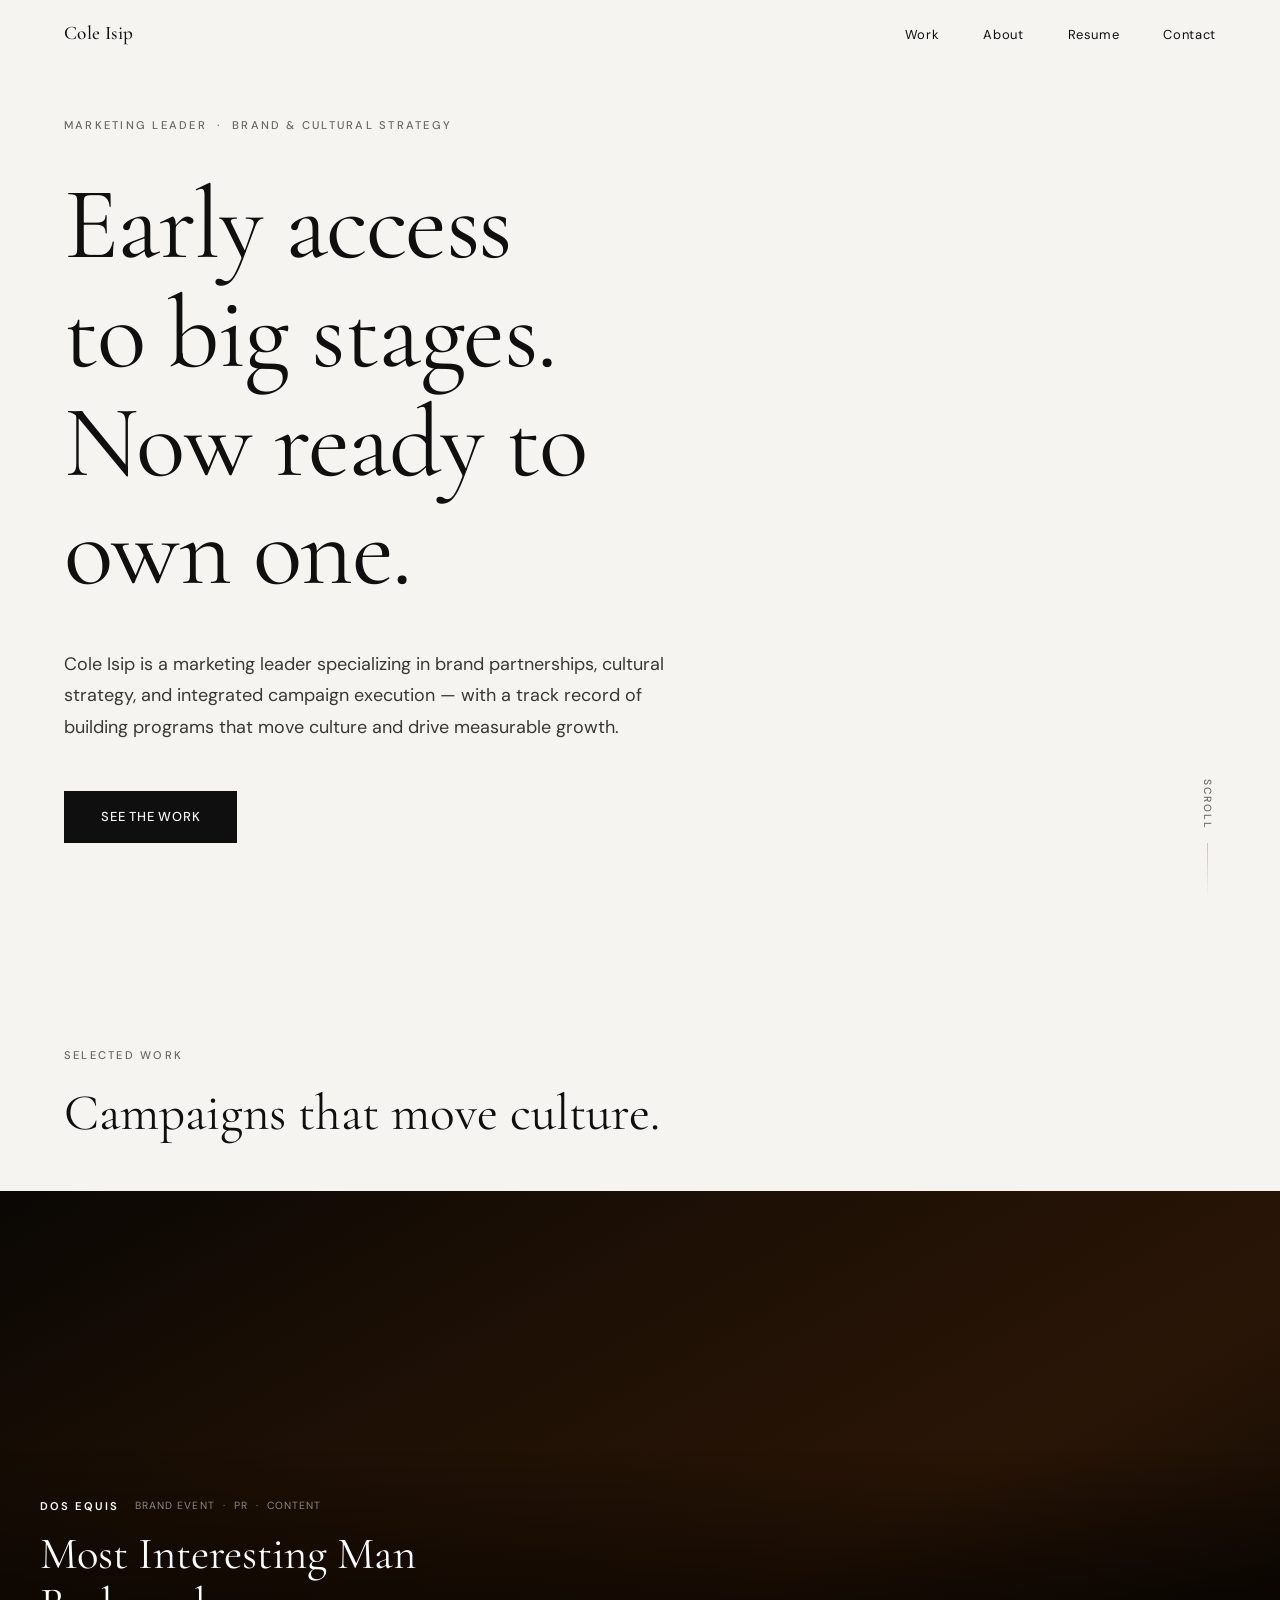
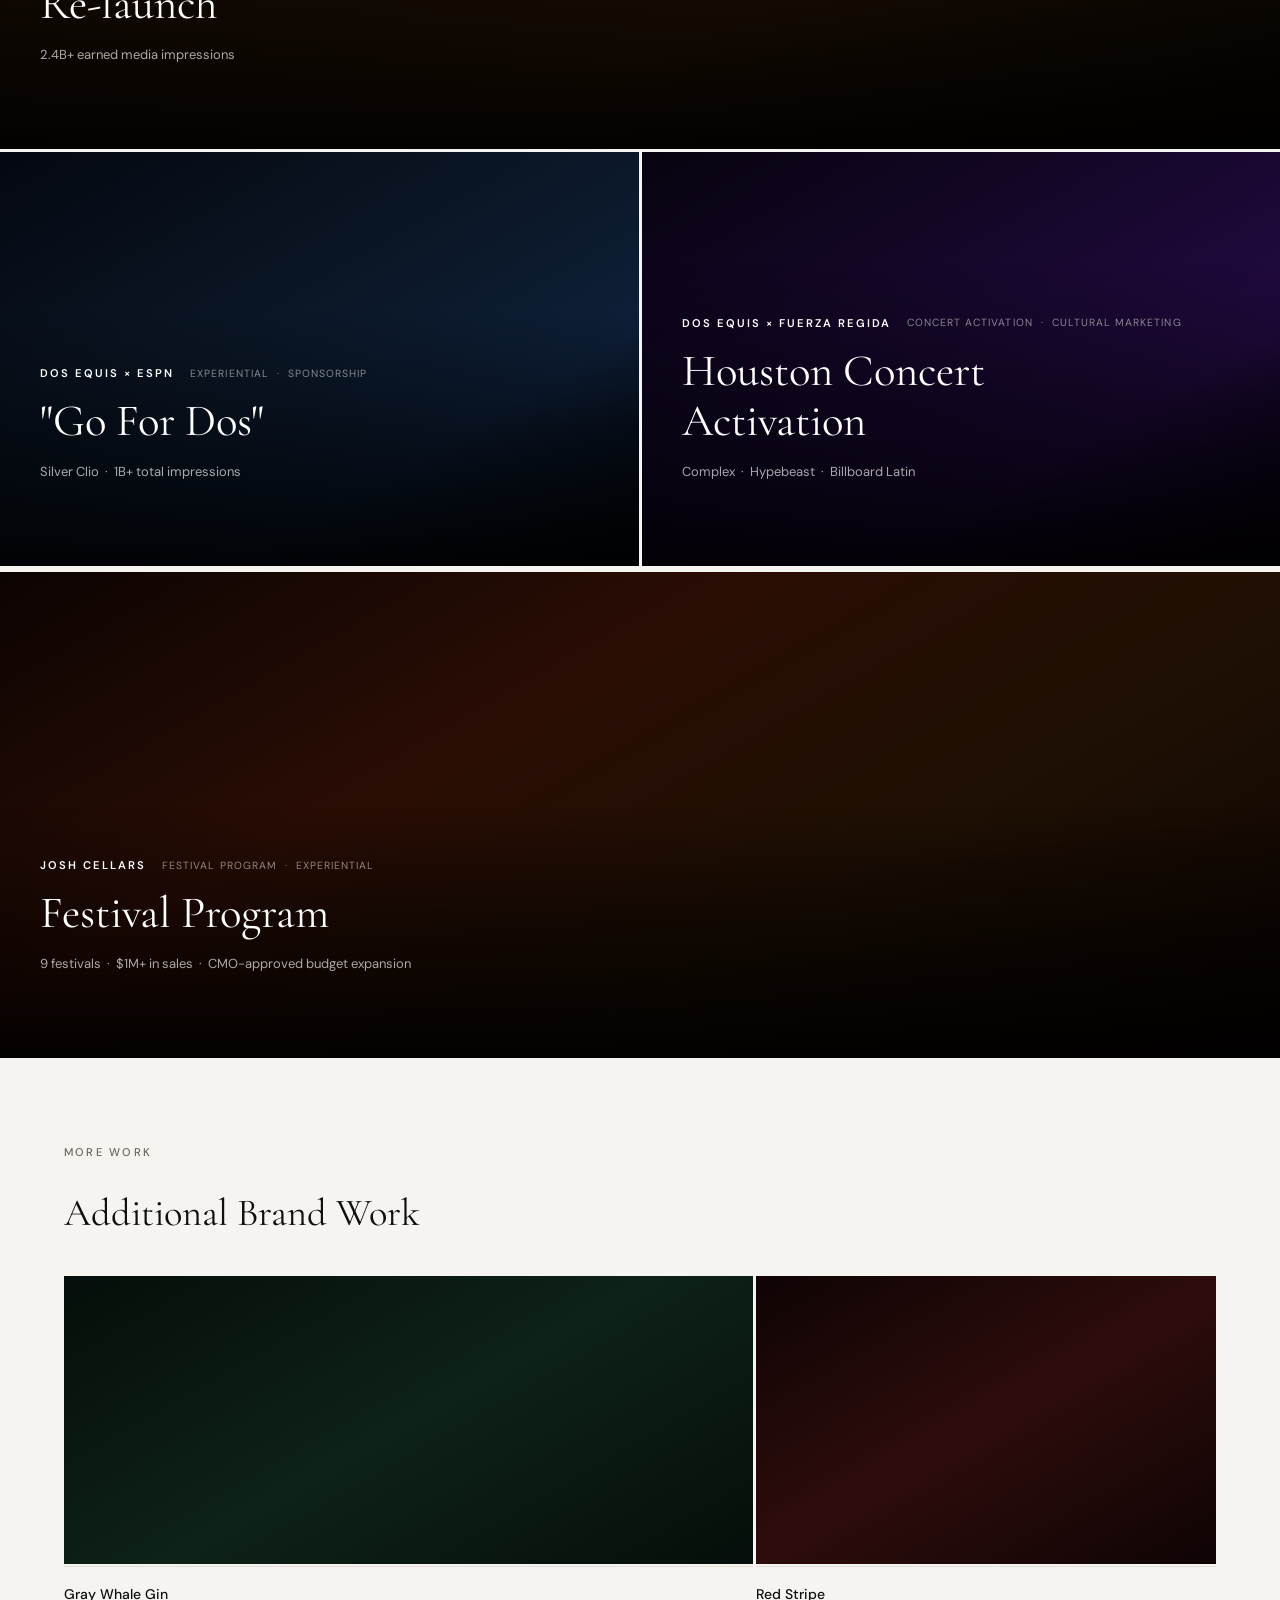
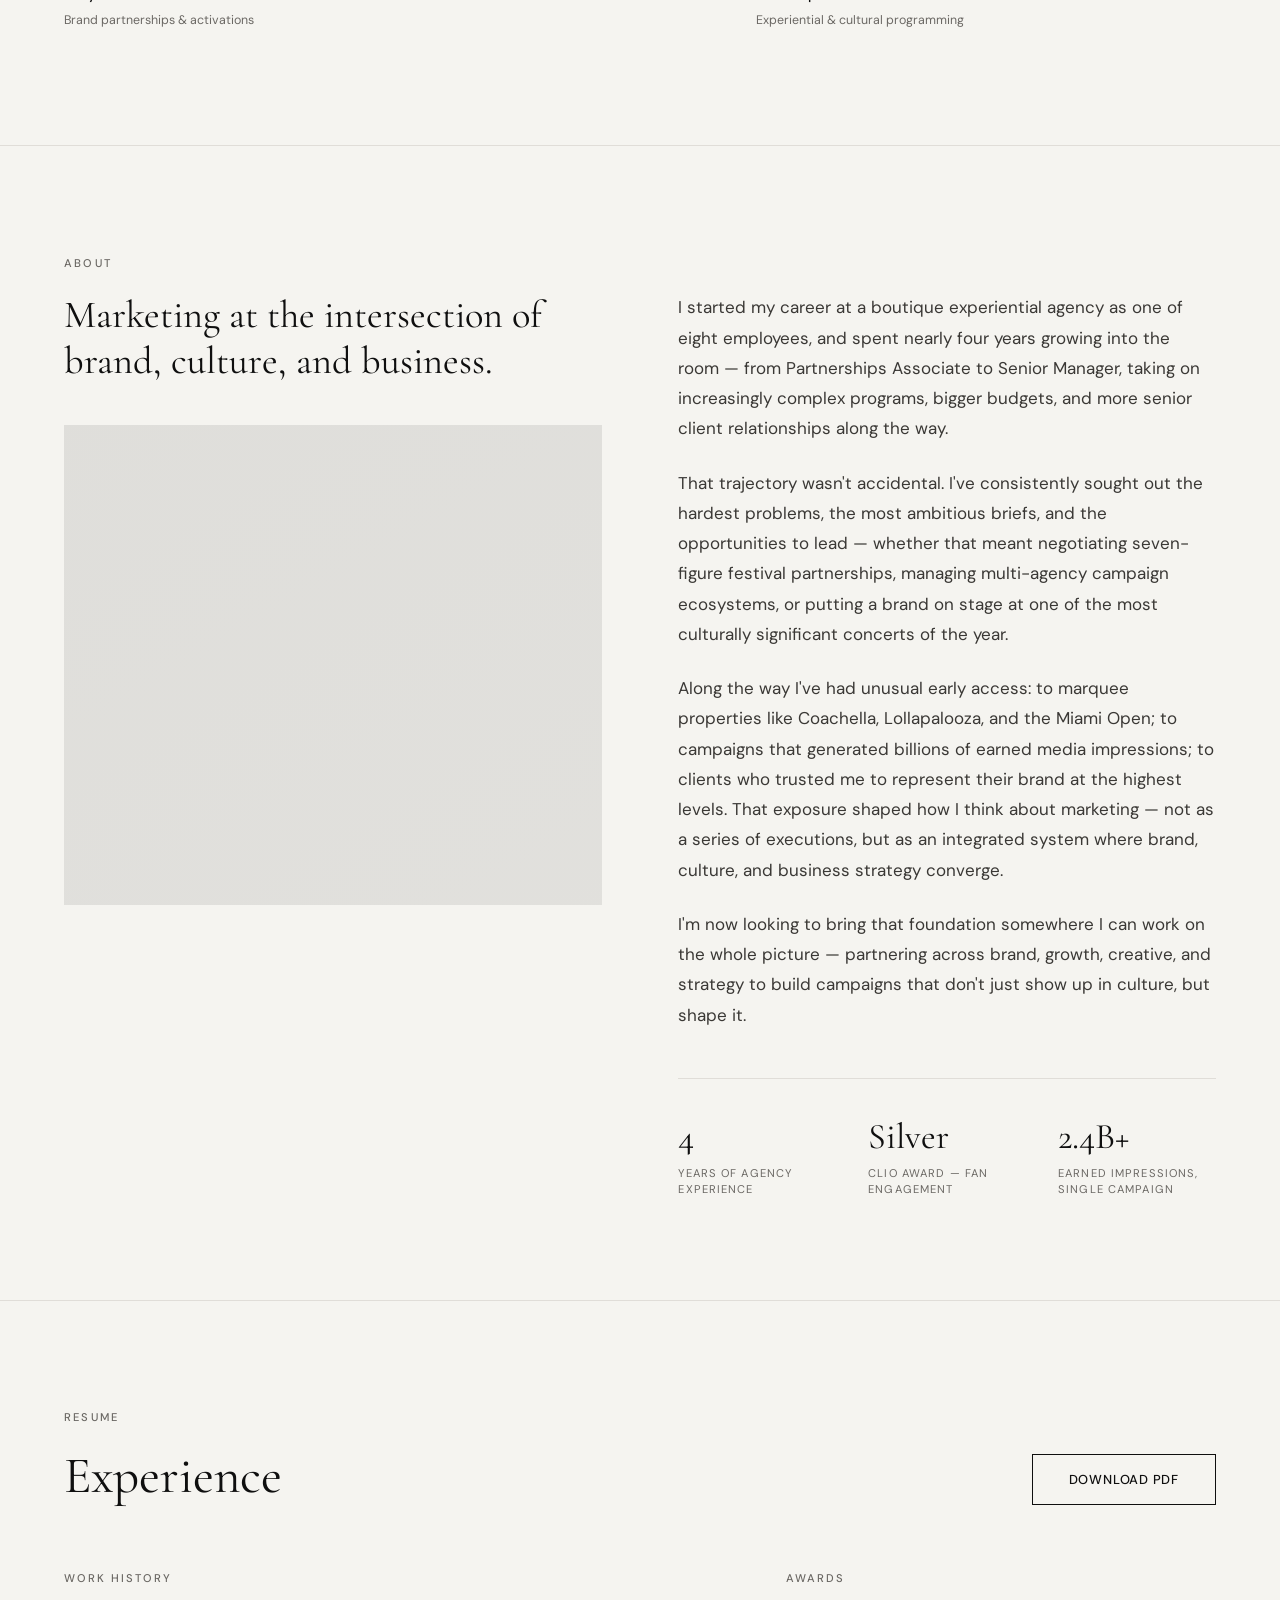
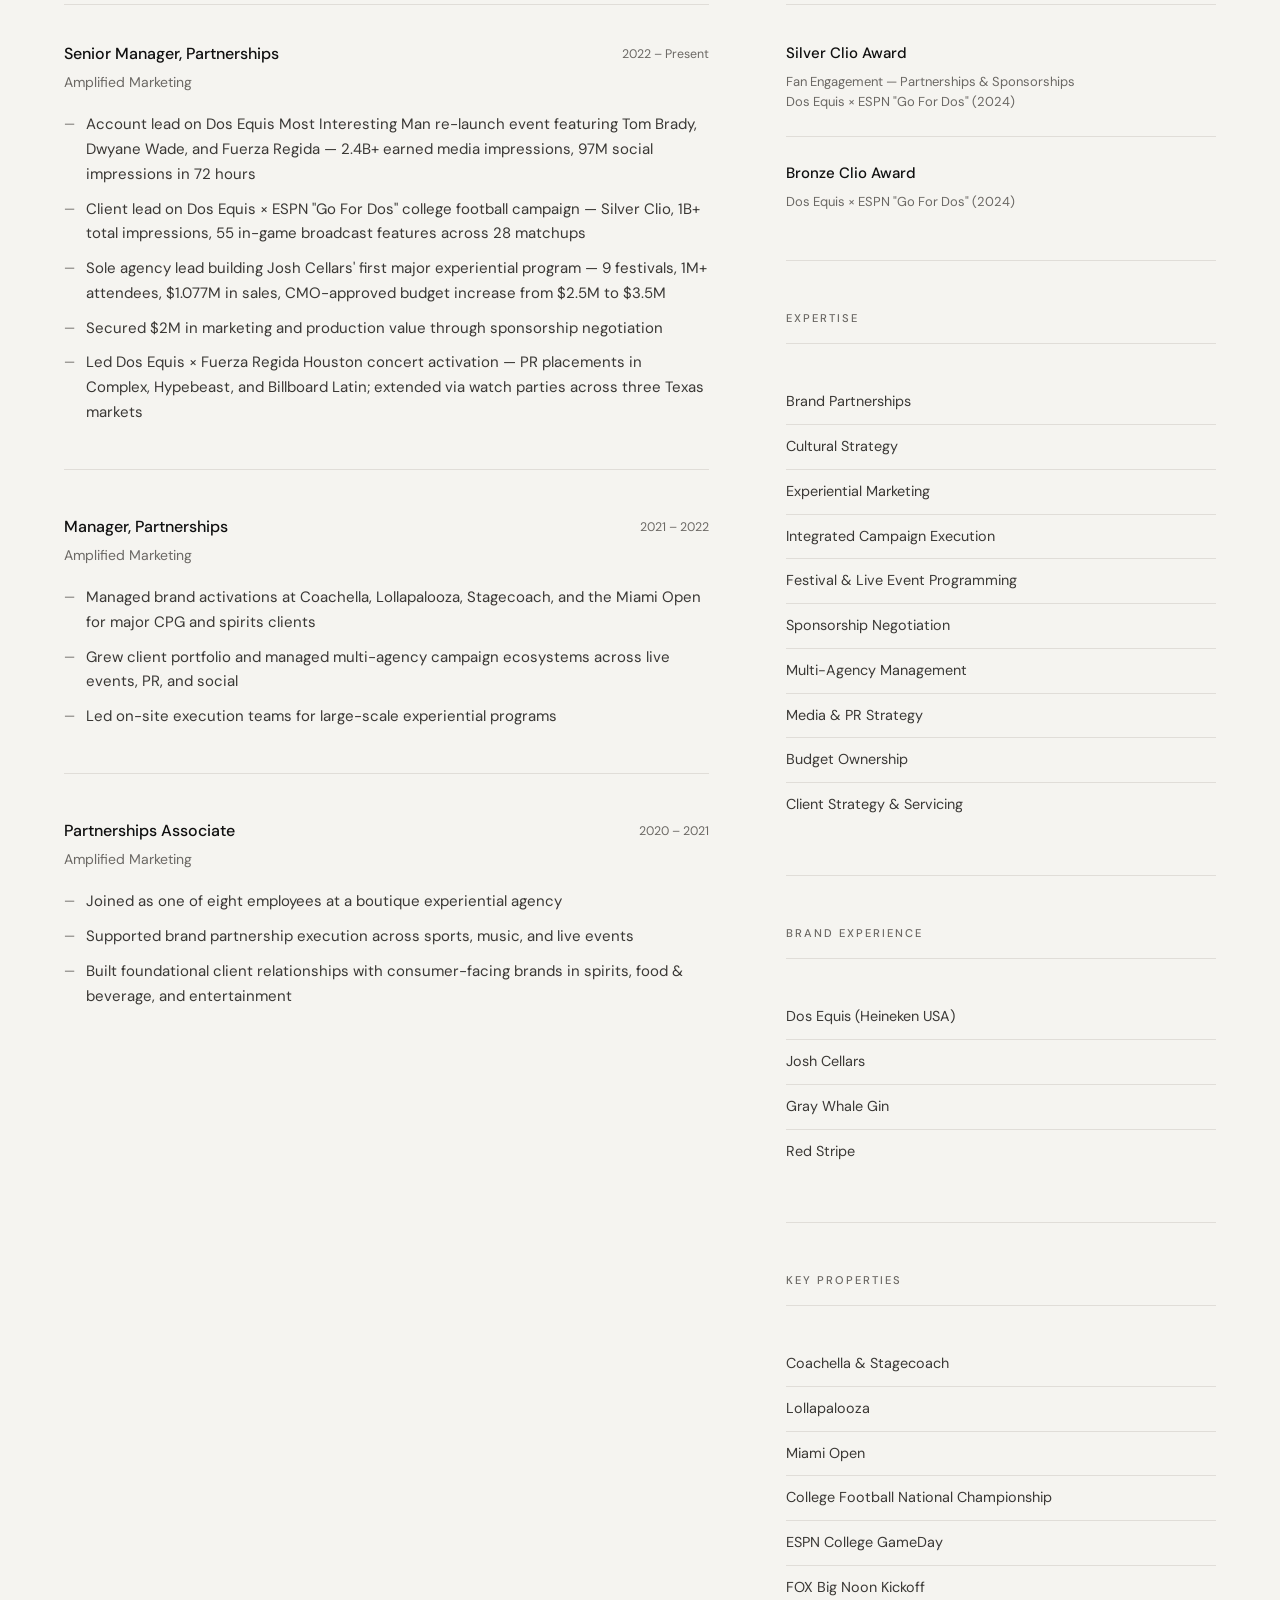
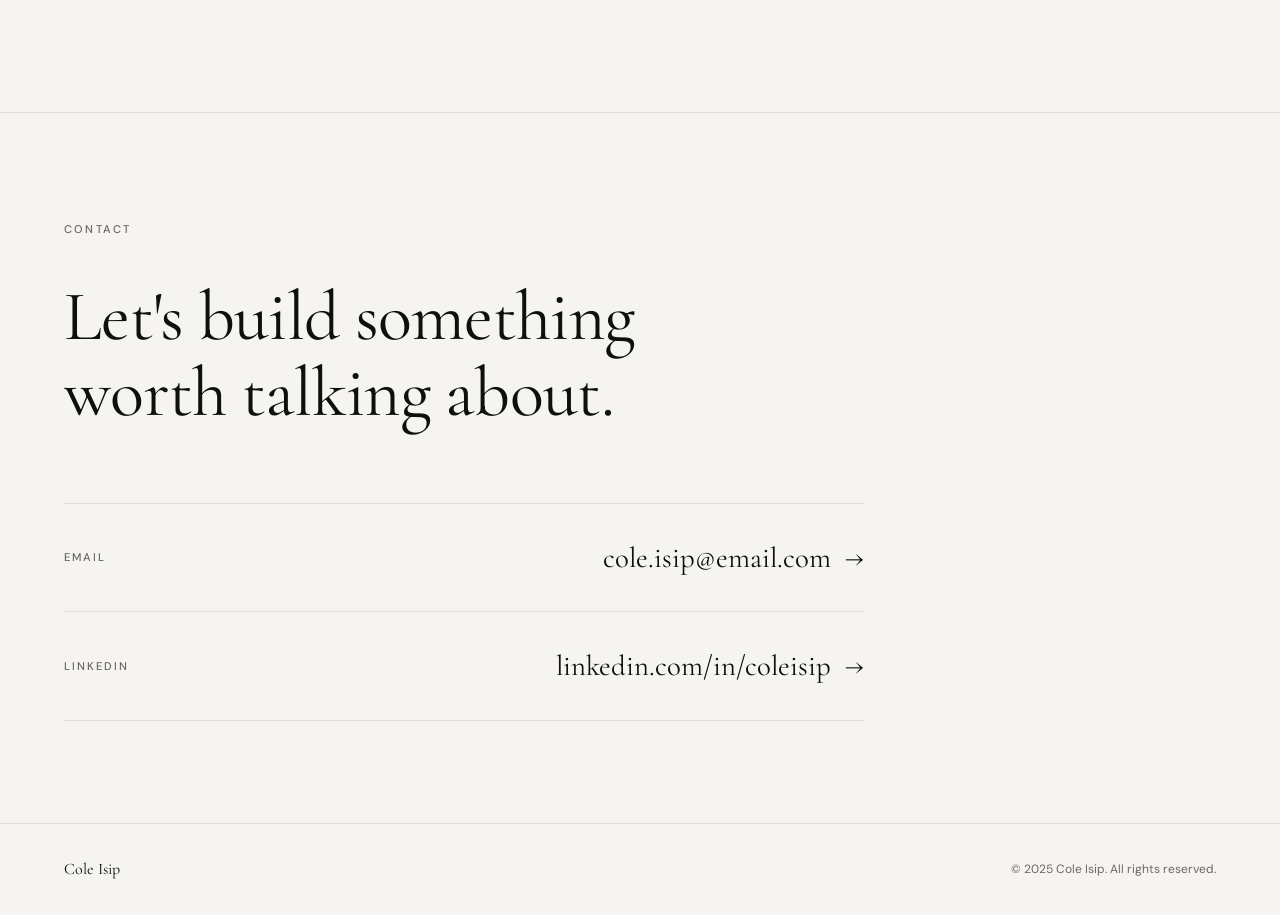
==== index.html @ b239ce14 "Initial Upload Index.html moved to correct folder" ====
<!DOCTYPE html>
<html lang="en">
<head>
  <meta charset="UTF-8">
  <meta name="viewport" content="width=device-width, initial-scale=1.0">
  <title>Cole Isip — Marketing Leader</title>
  <meta name="description" content="Cole Isip is a marketing leader specializing in brand partnerships, cultural strategy, and integrated campaign execution.">
  <link rel="preconnect" href="https://fonts.googleapis.com">
  <link rel="preconnect" href="https://fonts.gstatic.com" crossorigin>
  <link href="https://fonts.googleapis.com/css2?family=Cormorant+Garamond:ital,wght@0,300;0,400;0,500;0,600;1,300;1,400;1,500&family=DM+Sans:ital,opsz,wght@0,9..40,300;0,9..40,400;0,9..40,500;0,9..40,600;1,9..40,300;1,9..40,400&display=swap" rel="stylesheet">
  <link rel="stylesheet" href="css/styles.css">
</head>
<body>

  <!-- NAV -->
  <nav class="nav" id="nav">
    <div class="nav-inner">
      <a href="/" class="nav-logo">Cole Isip</a>
      <ul class="nav-links">
        <li><a href="#work" class="nav-link">Work</a></li>
        <li><a href="#about" class="nav-link">About</a></li>
        <li><a href="#resume" class="nav-link">Resume</a></li>
        <li><a href="#contact" class="nav-link">Contact</a></li>
      </ul>
      <button class="nav-toggle" id="nav-toggle" aria-label="Toggle menu" aria-expanded="false">
        <span class="nav-toggle-bar"></span>
        <span class="nav-toggle-bar"></span>
      </button>
    </div>
  </nav>

  <!-- MOBILE NAV -->
  <div class="nav-mobile" id="nav-mobile" aria-hidden="true">
    <ul class="nav-mobile-links">
      <li><a href="#work" class="nav-mobile-link">Work</a></li>
      <li><a href="#about" class="nav-mobile-link">About</a></li>
      <li><a href="#resume" class="nav-mobile-link">Resume</a></li>
      <li><a href="#contact" class="nav-mobile-link">Contact</a></li>
    </ul>
  </div>

  <!-- HOME -->
  <section id="home" class="hero">
    <div class="hero-content">
      <p class="hero-eyebrow reveal">Marketing Leader &nbsp;·&nbsp; Brand &amp; Cultural Strategy</p>
      <h1 class="hero-headline reveal">
        Early access<br>
        to big stages.<br>
        Now ready to<br>
        own one.
      </h1>
      <p class="hero-body reveal">
        Cole Isip is a marketing leader specializing in brand partnerships, cultural strategy, and integrated campaign execution — with a track record of building programs that move culture and drive measurable growth.
      </p>
      <a href="#work" class="btn reveal">See the Work</a>
    </div>
    <div class="hero-scroll-indicator" aria-hidden="true">
      <span>Scroll</span>
      <div class="hero-scroll-line"></div>
    </div>
  </section>

  <!-- WORK -->
  <section id="work" class="work-section">
    <div class="section-intro">
      <span class="section-label reveal">Selected Work</span>
      <h2 class="section-title reveal">Campaigns that move culture.</h2>
    </div>

    <!-- Case Study 1: Hero card -->
    <a href="work/most-interesting-man.html" class="cs-card cs-card--hero reveal" aria-label="Dos Equis Most Interesting Man Re-launch">
      <div class="cs-card-image" style="background: linear-gradient(150deg, #0a0704 0%, #1e1005 35%, #291506 65%, #0a0704 100%);"></div>
      <div class="cs-card-content">
        <div class="cs-card-meta">
          <span class="cs-card-brand">Dos Equis</span>
          <span class="cs-card-tag">Brand Event &nbsp;·&nbsp; PR &nbsp;·&nbsp; Content</span>
        </div>
        <h3 class="cs-card-title">Most Interesting Man<br>Re-launch</h3>
        <p class="cs-card-stat">2.4B+ earned media impressions</p>
        <span class="cs-card-cta">View Case Study</span>
      </div>
    </a>

    <!-- Case Studies 2 & 3 -->
    <div class="cs-grid-two">
      <a href="work/go-for-dos.html" class="cs-card reveal" aria-label="Dos Equis Go For Dos — Silver Clio">
        <div class="cs-card-image" style="background: linear-gradient(150deg, #040810 0%, #0b1625 40%, #0e1f38 70%, #040810 100%);"></div>
        <div class="cs-card-content">
          <div class="cs-card-meta">
            <span class="cs-card-brand">Dos Equis × ESPN</span>
            <span class="cs-card-tag">Experiential &nbsp;·&nbsp; Sponsorship</span>
          </div>
          <h3 class="cs-card-title">"Go For Dos"</h3>
          <p class="cs-card-stat">Silver Clio &nbsp;·&nbsp; 1B+ total impressions</p>
          <span class="cs-card-cta">View Case Study</span>
        </div>
      </a>

      <a href="work/fuerza-regida-houston.html" class="cs-card reveal" aria-label="Dos Equis × Fuerza Regida — Houston">
        <div class="cs-card-image" style="background: linear-gradient(150deg, #08030f 0%, #180830 45%, #220b42 70%, #08030f 100%);"></div>
        <div class="cs-card-content">
          <div class="cs-card-meta">
            <span class="cs-card-brand">Dos Equis × Fuerza Regida</span>
            <span class="cs-card-tag">Concert Activation &nbsp;·&nbsp; Cultural Marketing</span>
          </div>
          <h3 class="cs-card-title">Houston Concert<br>Activation</h3>
          <p class="cs-card-stat">Complex &nbsp;·&nbsp; Hypebeast &nbsp;·&nbsp; Billboard Latin</p>
          <span class="cs-card-cta">View Case Study</span>
        </div>
      </a>
    </div>

    <!-- Case Study 4 -->
    <a href="work/josh-cellars-festival.html" class="cs-card cs-card--wide reveal" aria-label="Josh Cellars Festival Program">
      <div class="cs-card-image" style="background: linear-gradient(150deg, #0c0402 0%, #2a0d05 35%, #1f1004 65%, #0c0402 100%);"></div>
      <div class="cs-card-content">
        <div class="cs-card-meta">
          <span class="cs-card-brand">Josh Cellars</span>
          <span class="cs-card-tag">Festival Program &nbsp;·&nbsp; Experiential</span>
        </div>
        <h3 class="cs-card-title">Festival Program</h3>
        <p class="cs-card-stat">9 festivals &nbsp;·&nbsp; $1M+ in sales &nbsp;·&nbsp; CMO-approved budget expansion</p>
        <span class="cs-card-cta">View Case Study</span>
      </div>
    </a>

    <!-- Bonus Gallery -->
    <div class="gallery-section">
      <div class="gallery-header reveal">
        <span class="section-label">More Work</span>
        <h3 class="gallery-title">Additional Brand Work</h3>
      </div>
      <div class="gallery-grid">
        <div class="gallery-item gallery-item--lg reveal">
          <div class="gallery-image" style="background: linear-gradient(150deg, #050e0a 0%, #0e2217 50%, #050e0a 100%);"></div>
          <div class="gallery-label">
            <span class="gallery-brand">Gray Whale Gin</span>
            <span class="gallery-desc">Brand partnerships &amp; activations</span>
          </div>
        </div>
        <div class="gallery-item reveal">
          <div class="gallery-image" style="background: linear-gradient(150deg, #0f0404 0%, #2e0c0c 50%, #0f0404 100%);"></div>
          <div class="gallery-label">
            <span class="gallery-brand">Red Stripe</span>
            <span class="gallery-desc">Experiential &amp; cultural programming</span>
          </div>
        </div>
      </div>
    </div>
  </section>

  <!-- ABOUT -->
  <section id="about" class="section about-section">
    <div class="about-header">
      <span class="section-label reveal">About</span>
    </div>
    <div class="about-layout">
      <div class="about-left">
        <h2 class="about-headline reveal">Marketing at the intersection of brand, culture, and business.</h2>
        <div class="about-image-block reveal" aria-hidden="true">
          <div class="about-image-inner"></div>
        </div>
      </div>
      <div class="about-right">
        <div class="about-body">
          <p class="reveal">I started my career at a boutique experiential agency as one of eight employees, and spent nearly four years growing into the room — from Partnerships Associate to Senior Manager, taking on increasingly complex programs, bigger budgets, and more senior client relationships along the way.</p>
          <p class="reveal">That trajectory wasn't accidental. I've consistently sought out the hardest problems, the most ambitious briefs, and the opportunities to lead — whether that meant negotiating seven-figure festival partnerships, managing multi-agency campaign ecosystems, or putting a brand on stage at one of the most culturally significant concerts of the year.</p>
          <p class="reveal">Along the way I've had unusual early access: to marquee properties like Coachella, Lollapalooza, and the Miami Open; to campaigns that generated billions of earned media impressions; to clients who trusted me to represent their brand at the highest levels. That exposure shaped how I think about marketing — not as a series of executions, but as an integrated system where brand, culture, and business strategy converge.</p>
          <p class="reveal">I'm now looking to bring that foundation somewhere I can work on the whole picture — partnering across brand, growth, creative, and strategy to build campaigns that don't just show up in culture, but shape it.</p>
        </div>
        <div class="about-credentials reveal">
          <div class="credential">
            <span class="credential-value">4</span>
            <span class="credential-label">Years of agency experience</span>
          </div>
          <div class="credential">
            <span class="credential-value">Silver</span>
            <span class="credential-label">Clio Award — Fan Engagement</span>
          </div>
          <div class="credential">
            <span class="credential-value">2.4B+</span>
            <span class="credential-label">Earned impressions, single campaign</span>
          </div>
        </div>
      </div>
    </div>
  </section>

  <!-- RESUME -->
  <section id="resume" class="section resume-section">
    <div class="resume-header reveal">
      <div>
        <span class="section-label">Resume</span>
        <h2 class="section-title">Experience</h2>
      </div>
      <a href="assets/cole-isip-resume.pdf" class="btn btn-outline" download>Download PDF</a>
    </div>

    <div class="resume-body">
      <div class="resume-column">
        <h3 class="resume-section-head">Work History</h3>

        <div class="resume-role reveal">
          <div class="resume-role-header">
            <div>
              <h4 class="resume-role-title">Senior Manager, Partnerships</h4>
              <p class="resume-role-company">Amplified Marketing</p>
            </div>
            <span class="resume-role-dates">2022 – Present</span>
          </div>
          <ul class="resume-role-bullets">
            <li>Account lead on Dos Equis Most Interesting Man re-launch event featuring Tom Brady, Dwyane Wade, and Fuerza Regida — 2.4B+ earned media impressions, 97M social impressions in 72 hours</li>
            <li>Client lead on Dos Equis × ESPN "Go For Dos" college football campaign — Silver Clio, 1B+ total impressions, 55 in-game broadcast features across 28 matchups</li>
            <li>Sole agency lead building Josh Cellars' first major experiential program — 9 festivals, 1M+ attendees, $1.077M in sales, CMO-approved budget increase from $2.5M to $3.5M</li>
            <li>Secured $2M in marketing and production value through sponsorship negotiation</li>
            <li>Led Dos Equis × Fuerza Regida Houston concert activation — PR placements in Complex, Hypebeast, and Billboard Latin; extended via watch parties across three Texas markets</li>
          </ul>
        </div>

        <div class="resume-role reveal">
          <div class="resume-role-header">
            <div>
              <h4 class="resume-role-title">Manager, Partnerships</h4>
              <p class="resume-role-company">Amplified Marketing</p>
            </div>
            <span class="resume-role-dates">2021 – 2022</span>
          </div>
          <ul class="resume-role-bullets">
            <li>Managed brand activations at Coachella, Lollapalooza, Stagecoach, and the Miami Open for major CPG and spirits clients</li>
            <li>Grew client portfolio and managed multi-agency campaign ecosystems across live events, PR, and social</li>
            <li>Led on-site execution teams for large-scale experiential programs</li>
          </ul>
        </div>

        <div class="resume-role reveal">
          <div class="resume-role-header">
            <div>
              <h4 class="resume-role-title">Partnerships Associate</h4>
              <p class="resume-role-company">Amplified Marketing</p>
            </div>
            <span class="resume-role-dates">2020 – 2021</span>
          </div>
          <ul class="resume-role-bullets">
            <li>Joined as one of eight employees at a boutique experiential agency</li>
            <li>Supported brand partnership execution across sports, music, and live events</li>
            <li>Built foundational client relationships with consumer-facing brands in spirits, food &amp; beverage, and entertainment</li>
          </ul>
        </div>
      </div>

      <div class="resume-column resume-column--right">
        <div class="resume-block reveal">
          <h3 class="resume-section-head">Awards</h3>
          <div class="resume-award">
            <span class="resume-award-name">Silver Clio Award</span>
            <span class="resume-award-detail">Fan Engagement — Partnerships &amp; Sponsorships<br>Dos Equis × ESPN "Go For Dos" (2024)</span>
          </div>
          <div class="resume-award">
            <span class="resume-award-name">Bronze Clio Award</span>
            <span class="resume-award-detail">Dos Equis × ESPN "Go For Dos" (2024)</span>
          </div>
        </div>

        <div class="resume-block reveal">
          <h3 class="resume-section-head">Expertise</h3>
          <ul class="resume-tag-list">
            <li>Brand Partnerships</li>
            <li>Cultural Strategy</li>
            <li>Experiential Marketing</li>
            <li>Integrated Campaign Execution</li>
            <li>Festival &amp; Live Event Programming</li>
            <li>Sponsorship Negotiation</li>
            <li>Multi-Agency Management</li>
            <li>Media &amp; PR Strategy</li>
            <li>Budget Ownership</li>
            <li>Client Strategy &amp; Servicing</li>
          </ul>
        </div>

        <div class="resume-block reveal">
          <h3 class="resume-section-head">Brand Experience</h3>
          <ul class="resume-tag-list">
            <li>Dos Equis (Heineken USA)</li>
            <li>Josh Cellars</li>
            <li>Gray Whale Gin</li>
            <li>Red Stripe</li>
          </ul>
        </div>

        <div class="resume-block reveal">
          <h3 class="resume-section-head">Key Properties</h3>
          <ul class="resume-tag-list">
            <li>Coachella &amp; Stagecoach</li>
            <li>Lollapalooza</li>
            <li>Miami Open</li>
            <li>College Football National Championship</li>
            <li>ESPN College GameDay</li>
            <li>FOX Big Noon Kickoff</li>
          </ul>
        </div>
      </div>
    </div>
  </section>

  <!-- CONTACT -->
  <section id="contact" class="section contact-section">
    <span class="section-label reveal">Contact</span>
    <h2 class="contact-headline reveal">Let's build something worth talking about.</h2>
    <div class="contact-links reveal">
      <a href="mailto:cole.isip@email.com" class="contact-link">
        <span class="contact-link-label">Email</span>
        <span class="contact-link-value">cole.isip@email.com &nbsp;→</span>
      </a>
      <a href="https://linkedin.com/in/coleisip" class="contact-link" target="_blank" rel="noopener noreferrer">
        <span class="contact-link-label">LinkedIn</span>
        <span class="contact-link-value">linkedin.com/in/coleisip &nbsp;→</span>
      </a>
    </div>
  </section>

  <!-- FOOTER -->
  <footer class="footer">
    <div class="footer-inner">
      <p class="footer-name">Cole Isip</p>
      <p class="footer-copy">&copy; 2025 Cole Isip. All rights reserved.</p>
    </div>
  </footer>

  <script src="js/main.js"></script>
</body>
</html>
---- css/styles.css ----
/* =========================================
   VARIABLES & RESET
   ========================================= */

:root {
  --bg:           #F5F4F0;
  --white:        #FFFFFF;
  --text:         #0F0F0F;
  --text-mid:     #3A3835;
  --text-muted:   #6B6864;
  --accent:       #C85A2A;
  --border:       #E0DDD8;
  --border-dark:  #C8C3BE;

  --font-display: 'Cormorant Garamond', Georgia, 'Times New Roman', serif;
  --font-body:    'DM Sans', -apple-system, BlinkMacSystemFont, 'Segoe UI', sans-serif;

  --nav-height:   68px;
  --max-width:    1280px;
  --gutter:       clamp(1.5rem, 5vw, 4.5rem);
}

*, *::before, *::after {
  box-sizing: border-box;
  margin: 0;
  padding: 0;
}

html {
  scroll-behavior: smooth;
}

body {
  background-color: var(--bg);
  color: var(--text);
  font-family: var(--font-body);
  font-size: 1rem;
  line-height: 1.65;
  -webkit-font-smoothing: antialiased;
  -moz-osx-font-smoothing: grayscale;
}

img {
  display: block;
  max-width: 100%;
}

a {
  color: inherit;
  text-decoration: none;
}

ul { list-style: none; }

button {
  background: none;
  border: none;
  cursor: pointer;
  font: inherit;
  color: inherit;
}

/* =========================================
   SHARED TYPOGRAPHY
   ========================================= */

.section-label {
  display: inline-block;
  font-family: var(--font-body);
  font-size: 0.7rem;
  font-weight: 500;
  letter-spacing: 0.2em;
  text-transform: uppercase;
  color: var(--text-muted);
  margin-bottom: 1.25rem;
}

.section-title {
  font-family: var(--font-display);
  font-size: clamp(2rem, 4vw, 3.25rem);
  font-weight: 400;
  line-height: 1.15;
}

/* =========================================
   BUTTON
   ========================================= */

.btn {
  display: inline-flex;
  align-items: center;
  gap: 0.5rem;
  padding: 0.875rem 2.25rem;
  background-color: var(--text);
  color: var(--bg);
  font-family: var(--font-body);
  font-size: 0.8125rem;
  font-weight: 500;
  letter-spacing: 0.06em;
  text-transform: uppercase;
  border: 1.5px solid var(--text);
  transition: background-color 0.25s ease, color 0.25s ease;
  cursor: pointer;
}

.btn:hover {
  background-color: transparent;
  color: var(--text);
}

.btn-outline {
  background-color: transparent;
  color: var(--text);
}

.btn-outline:hover {
  background-color: var(--text);
  color: var(--bg);
}

/* =========================================
   NAVIGATION
   ========================================= */

.nav {
  position: fixed;
  top: 0;
  left: 0;
  right: 0;
  z-index: 100;
  height: var(--nav-height);
  transition: background-color 0.35s ease, box-shadow 0.35s ease;
}

.nav.is-scrolled {
  background-color: rgba(245, 244, 240, 0.96);
  backdrop-filter: blur(10px);
  -webkit-backdrop-filter: blur(10px);
  box-shadow: 0 1px 0 var(--border);
}

.nav-inner {
  max-width: var(--max-width);
  margin: 0 auto;
  padding: 0 var(--gutter);
  height: 100%;
  display: flex;
  align-items: center;
  justify-content: space-between;
}

.nav-logo {
  font-family: var(--font-display);
  font-size: 1.2rem;
  font-weight: 500;
  letter-spacing: 0.02em;
  color: var(--text);
  line-height: 1;
}

.nav-links {
  display: flex;
  align-items: center;
  gap: 2.75rem;
}

.nav-link {
  font-size: 0.8125rem;
  font-weight: 400;
  letter-spacing: 0.05em;
  color: var(--text);
  position: relative;
  padding-bottom: 3px;
}

.nav-link::after {
  content: '';
  position: absolute;
  bottom: 0;
  left: 0;
  right: 0;
  height: 1px;
  background-color: var(--text);
  transform: scaleX(0);
  transform-origin: right;
  transition: transform 0.3s ease;
}

.nav-link:hover::after {
  transform: scaleX(1);
  transform-origin: left;
}

.nav-toggle {
  display: none;
  flex-direction: column;
  gap: 6px;
  padding: 6px;
  margin-right: -6px;
}

.nav-toggle-bar {
  display: block;
  width: 24px;
  height: 1.5px;
  background-color: var(--text);
  transition: transform 0.3s ease, opacity 0.3s ease;
  transform-origin: center;
}

/* Mobile nav overlay */
.nav-mobile {
  position: fixed;
  inset: 0;
  z-index: 99;
  background-color: var(--bg);
  display: flex;
  flex-direction: column;
  align-items: center;
  justify-content: center;
  opacity: 0;
  pointer-events: none;
  transition: opacity 0.35s ease;
}

.nav-mobile.is-open {
  opacity: 1;
  pointer-events: auto;
}

.nav-mobile-links {
  display: flex;
  flex-direction: column;
  align-items: center;
  gap: 2.25rem;
}

.nav-mobile-link {
  font-family: var(--font-display);
  font-size: clamp(2.5rem, 10vw, 4rem);
  font-weight: 400;
  color: var(--text);
  letter-spacing: -0.01em;
  transition: color 0.2s ease;
}

.nav-mobile-link:hover {
  color: var(--accent);
}

/* =========================================
   HERO
   ========================================= */

.hero {
  min-height: 100vh;
  padding-top: calc(var(--nav-height) + 3rem);
  padding-bottom: 6rem;
  padding-left: var(--gutter);
  padding-right: var(--gutter);
  max-width: var(--max-width);
  margin: 0 auto;
  display: flex;
  flex-direction: column;
  justify-content: center;
  position: relative;
}

.hero-eyebrow {
  font-size: 0.7rem;
  font-weight: 500;
  letter-spacing: 0.2em;
  text-transform: uppercase;
  color: var(--text-muted);
  margin-bottom: 2.25rem;
}

.hero-headline {
  font-family: var(--font-display);
  font-size: clamp(3.5rem, 8vw, 8rem);
  font-weight: 400;
  line-height: 1.06;
  letter-spacing: -0.015em;
  margin-bottom: 2.75rem;
  max-width: 14ch;
}

.hero-body {
  font-size: clamp(1rem, 1.5vw, 1.125rem);
  line-height: 1.75;
  max-width: 52ch;
  color: var(--text-mid);
  margin-bottom: 3rem;
}

.hero-scroll-indicator {
  position: absolute;
  bottom: 2.5rem;
  right: var(--gutter);
  display: flex;
  flex-direction: column;
  align-items: center;
  gap: 0.75rem;
}

.hero-scroll-indicator > span {
  font-size: 0.65rem;
  font-weight: 500;
  letter-spacing: 0.2em;
  text-transform: uppercase;
  color: var(--text-muted);
  writing-mode: vertical-rl;
}

.hero-scroll-line {
  width: 1px;
  height: 56px;
  background: linear-gradient(to bottom, var(--border-dark), transparent);
  animation: pulse-line 2.2s ease-in-out infinite;
}

@keyframes pulse-line {
  0%, 100% { opacity: 1; }
  50%       { opacity: 0.25; }
}

/* =========================================
   SECTION SHARED
   ========================================= */

.section {
  padding: clamp(4rem, 8vw, 8rem) var(--gutter);
  max-width: var(--max-width);
  margin: 0 auto;
}

/* =========================================
   WORK — CASE STUDY CARDS
   ========================================= */

.work-section {
  max-width: none;
  padding: 0;
}

.work-section .section-intro {
  max-width: var(--max-width);
  margin: 0 auto;
  padding: clamp(4rem, 8vw, 8rem) var(--gutter) 3rem;
}

/* Card base */
.cs-card {
  display: block;
  position: relative;
  overflow: hidden;
  margin-bottom: 3px;
  cursor: pointer;
}

.cs-card-image {
  width: 100%;
  transition: transform 0.7s cubic-bezier(0.25, 0.46, 0.45, 0.94);
  will-change: transform;
}

.cs-card--hero .cs-card-image   { height: clamp(420px, 62vh, 720px); }
.cs-card--wide .cs-card-image   { height: clamp(380px, 54vh, 640px); }
.cs-card:not(.cs-card--hero):not(.cs-card--wide) .cs-card-image { height: clamp(320px, 46vh, 580px); }

.cs-card:hover .cs-card-image {
  transform: scale(1.03);
}

.cs-card:hover .cs-card-cta {
  opacity: 1;
  transform: translateY(0);
}

.cs-card-content {
  position: absolute;
  bottom: 0;
  left: 0;
  right: 0;
  padding: 3rem 2.5rem 2.5rem;
  background: linear-gradient(to top,
    rgba(0,0,0,0.88) 0%,
    rgba(0,0,0,0.45) 55%,
    transparent 100%);
  color: #fff;
}

.cs-card-meta {
  display: flex;
  align-items: center;
  flex-wrap: wrap;
  gap: 1rem;
  margin-bottom: 0.875rem;
}

.cs-card-brand {
  font-size: 0.7rem;
  font-weight: 600;
  letter-spacing: 0.18em;
  text-transform: uppercase;
}

.cs-card-tag {
  font-size: 0.65rem;
  letter-spacing: 0.1em;
  text-transform: uppercase;
  color: rgba(255,255,255,0.5);
}

.cs-card-title {
  font-family: var(--font-display);
  font-size: clamp(1.75rem, 3.5vw, 3rem);
  font-weight: 400;
  line-height: 1.12;
  margin-bottom: 0.875rem;
}

.cs-card-stat {
  font-size: 0.8125rem;
  color: rgba(255,255,255,0.65);
  margin-bottom: 1.125rem;
}

.cs-card-cta {
  display: inline-flex;
  align-items: center;
  gap: 0.5rem;
  font-size: 0.75rem;
  font-weight: 500;
  letter-spacing: 0.12em;
  text-transform: uppercase;
  color: var(--accent);
  opacity: 0;
  transform: translateY(6px);
  transition: opacity 0.35s ease, transform 0.35s ease;
}

.cs-card-cta::after {
  content: '→';
  font-style: normal;
}

/* Two-column grid */
.cs-grid-two {
  display: grid;
  grid-template-columns: 1fr 1fr;
  gap: 3px;
  margin-bottom: 3px;
}

/* =========================================
   BONUS GALLERY
   ========================================= */

.gallery-section {
  padding: clamp(3.5rem, 6vw, 6rem) var(--gutter) clamp(4.5rem, 9vw, 9rem);
  max-width: var(--max-width);
  margin: 0 auto;
}

.gallery-header {
  margin-bottom: 2.5rem;
}

.gallery-title {
  font-family: var(--font-display);
  font-size: clamp(1.5rem, 3vw, 2.5rem);
  font-weight: 400;
  line-height: 1.2;
  margin-top: 0.5rem;
}

.gallery-grid {
  display: grid;
  grid-template-columns: 3fr 2fr;
  gap: 3px;
}

.gallery-image {
  width: 100%;
  height: clamp(220px, 32vh, 380px);
  transition: opacity 0.3s ease;
}

.gallery-item:hover .gallery-image {
  opacity: 0.85;
}

.gallery-label {
  display: flex;
  flex-direction: column;
  gap: 0.25rem;
  padding: 1rem 0 0;
  border-top: 1px solid var(--border);
  margin-top: 2px;
}

.gallery-brand {
  font-size: 0.875rem;
  font-weight: 500;
}

.gallery-desc {
  font-size: 0.775rem;
  color: var(--text-muted);
}

/* =========================================
   ABOUT
   ========================================= */

.about-section {
  border-top: 1px solid var(--border);
}

.about-layout {
  display: grid;
  grid-template-columns: 1fr 1fr;
  gap: clamp(3rem, 6vw, 6rem);
  align-items: start;
}

.about-headline {
  font-family: var(--font-display);
  font-size: clamp(1.75rem, 3vw, 2.75rem);
  font-weight: 400;
  line-height: 1.2;
  margin-bottom: 2.5rem;
}

.about-image-block {
  width: 100%;
  aspect-ratio: 4/5;
  overflow: hidden;
  max-height: 480px;
}

.about-image-inner {
  width: 100%;
  height: 100%;
  background: linear-gradient(150deg, #1a1a1a, #2e2e2e);
  opacity: 0.1;
}

.about-body {
  display: flex;
  flex-direction: column;
  gap: 1.5rem;
  margin-bottom: 3rem;
}

.about-body p {
  font-size: 1.0625rem;
  line-height: 1.78;
  color: var(--text-mid);
}

.about-credentials {
  display: grid;
  grid-template-columns: repeat(3, 1fr);
  gap: 2rem;
  padding-top: 2.5rem;
  border-top: 1px solid var(--border);
}

.credential-value {
  display: block;
  font-family: var(--font-display);
  font-size: 2.25rem;
  font-weight: 400;
  line-height: 1;
  margin-bottom: 0.625rem;
}

.credential-label {
  display: block;
  font-size: 0.7rem;
  letter-spacing: 0.1em;
  text-transform: uppercase;
  color: var(--text-muted);
  line-height: 1.45;
}

/* =========================================
   RESUME
   ========================================= */

.resume-section {
  border-top: 1px solid var(--border);
}

.resume-header {
  display: flex;
  align-items: flex-end;
  justify-content: space-between;
  margin-bottom: 4rem;
  gap: 2rem;
}

.resume-body {
  display: grid;
  grid-template-columns: 3fr 2fr;
  gap: clamp(3rem, 6vw, 6rem);
}

.resume-section-head {
  font-size: 0.7rem;
  font-weight: 500;
  letter-spacing: 0.18em;
  text-transform: uppercase;
  color: var(--text-muted);
  padding-bottom: 1rem;
  border-bottom: 1px solid var(--border);
  margin-bottom: 2.25rem;
}

.resume-role {
  padding-bottom: 2.75rem;
  margin-bottom: 2.75rem;
  border-bottom: 1px solid var(--border);
}

.resume-role:last-child {
  border-bottom: none;
  margin-bottom: 0;
}

.resume-role-header {
  display: flex;
  justify-content: space-between;
  align-items: flex-start;
  gap: 1.5rem;
  margin-bottom: 1.125rem;
}

.resume-role-title {
  font-size: 1rem;
  font-weight: 500;
  margin-bottom: 0.25rem;
}

.resume-role-company {
  font-size: 0.875rem;
  color: var(--text-muted);
}

.resume-role-dates {
  font-size: 0.775rem;
  color: var(--text-muted);
  white-space: nowrap;
  flex-shrink: 0;
  padding-top: 0.2rem;
}

.resume-role-bullets {
  display: flex;
  flex-direction: column;
  gap: 0.625rem;
}

.resume-role-bullets li {
  font-size: 0.9375rem;
  line-height: 1.65;
  color: var(--text-mid);
  padding-left: 1.375rem;
  position: relative;
}

.resume-role-bullets li::before {
  content: '—';
  position: absolute;
  left: 0;
  color: var(--text-muted);
  font-size: 0.8rem;
  top: 0.075em;
}

.resume-column--right {
  display: flex;
  flex-direction: column;
  gap: 3rem;
}

.resume-block:not(:last-child) {
  padding-bottom: 3rem;
  border-bottom: 1px solid var(--border);
}

.resume-award {
  padding-bottom: 1.5rem;
  border-bottom: 1px solid var(--border);
  margin-bottom: 1.5rem;
}

.resume-award:last-child {
  border-bottom: none;
  margin-bottom: 0;
  padding-bottom: 0;
}

.resume-award-name {
  display: block;
  font-size: 0.9375rem;
  font-weight: 500;
  margin-bottom: 0.375rem;
}

.resume-award-detail {
  display: block;
  font-size: 0.8125rem;
  color: var(--text-muted);
  line-height: 1.55;
}

.resume-tag-list {
  display: flex;
  flex-direction: column;
}

.resume-tag-list li {
  font-size: 0.9rem;
  color: var(--text-mid);
  padding: 0.625rem 0;
  border-bottom: 1px solid var(--border);
}

.resume-tag-list li:last-child {
  border-bottom: none;
}

/* =========================================
   CONTACT
   ========================================= */

.contact-section {
  border-top: 1px solid var(--border);
}

.contact-headline {
  font-family: var(--font-display);
  font-size: clamp(2.5rem, 5.5vw, 5.5rem);
  font-weight: 400;
  line-height: 1.08;
  max-width: 18ch;
  margin-bottom: 4.5rem;
  margin-top: 1.25rem;
  letter-spacing: -0.01em;
}

.contact-links {
  max-width: 800px;
}

.contact-link {
  display: flex;
  align-items: center;
  justify-content: space-between;
  gap: 2rem;
  padding: 1.875rem 0;
  border-bottom: 1px solid var(--border);
  transition: color 0.25s ease;
}

.contact-link:first-child {
  border-top: 1px solid var(--border);
}

.contact-link:hover {
  color: var(--accent);
}

.contact-link:hover .contact-link-label {
  color: var(--accent);
}

.contact-link-label {
  font-size: 0.7rem;
  font-weight: 500;
  letter-spacing: 0.18em;
  text-transform: uppercase;
  color: var(--text-muted);
  transition: color 0.25s ease;
  flex-shrink: 0;
}

.contact-link-value {
  font-family: var(--font-display);
  font-size: clamp(1.25rem, 2.25vw, 2rem);
  font-weight: 400;
  text-align: right;
}

/* =========================================
   FOOTER
   ========================================= */

.footer {
  padding: 2rem var(--gutter);
  border-top: 1px solid var(--border);
}

.footer-inner {
  max-width: var(--max-width);
  margin: 0 auto;
  display: flex;
  justify-content: space-between;
  align-items: center;
}

.footer-name {
  font-family: var(--font-display);
  font-size: 1rem;
  font-weight: 400;
}

.footer-copy {
  font-size: 0.75rem;
  color: var(--text-muted);
}

/* =========================================
   SCROLL REVEAL
   ========================================= */

.reveal {
  opacity: 0;
  transform: translateY(22px);
  transition: opacity 0.75s ease, transform 0.75s ease;
}

.reveal.is-visible {
  opacity: 1;
  transform: translateY(0);
}

/* =========================================
   RESPONSIVE — 900px
   ========================================= */

@media (max-width: 900px) {
  .nav-links    { display: none; }
  .nav-toggle   { display: flex; }

  .about-layout          { grid-template-columns: 1fr; gap: 3rem; }
  .about-image-block     { display: none; }
  .about-credentials     { grid-template-columns: 1fr 1fr; }

  .resume-body           { grid-template-columns: 1fr; }
  .resume-header         { flex-direction: column; align-items: flex-start; }

  .contact-link          { flex-direction: column; align-items: flex-start; gap: 0.5rem; }
  .contact-link-value    { text-align: left; }
}

/* =========================================
   RESPONSIVE — 640px
   ========================================= */

@media (max-width: 640px) {
  .cs-grid-two           { grid-template-columns: 1fr; }
  .gallery-grid          { grid-template-columns: 1fr; }
  .about-credentials     { grid-template-columns: 1fr 1fr; }

  .footer-inner {
    flex-direction: column;
    gap: 0.5rem;
    text-align: center;
  }
}
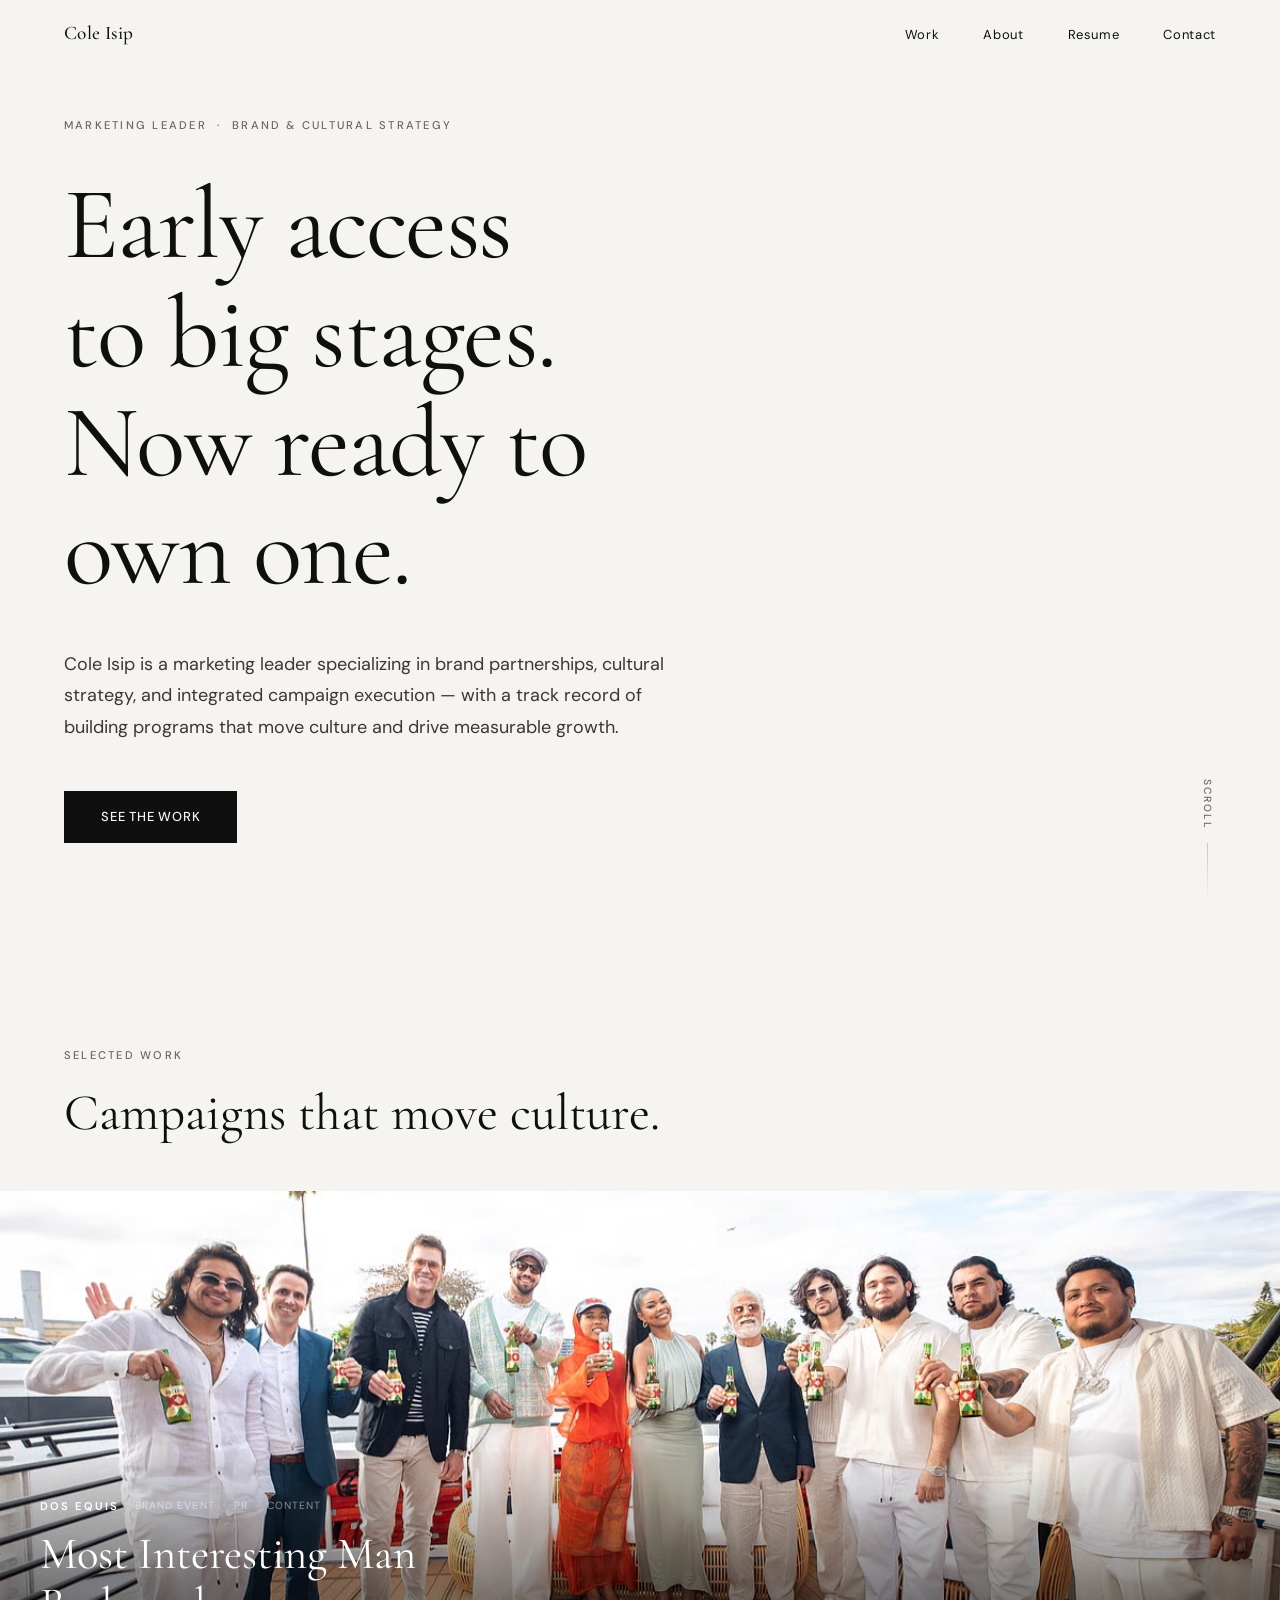
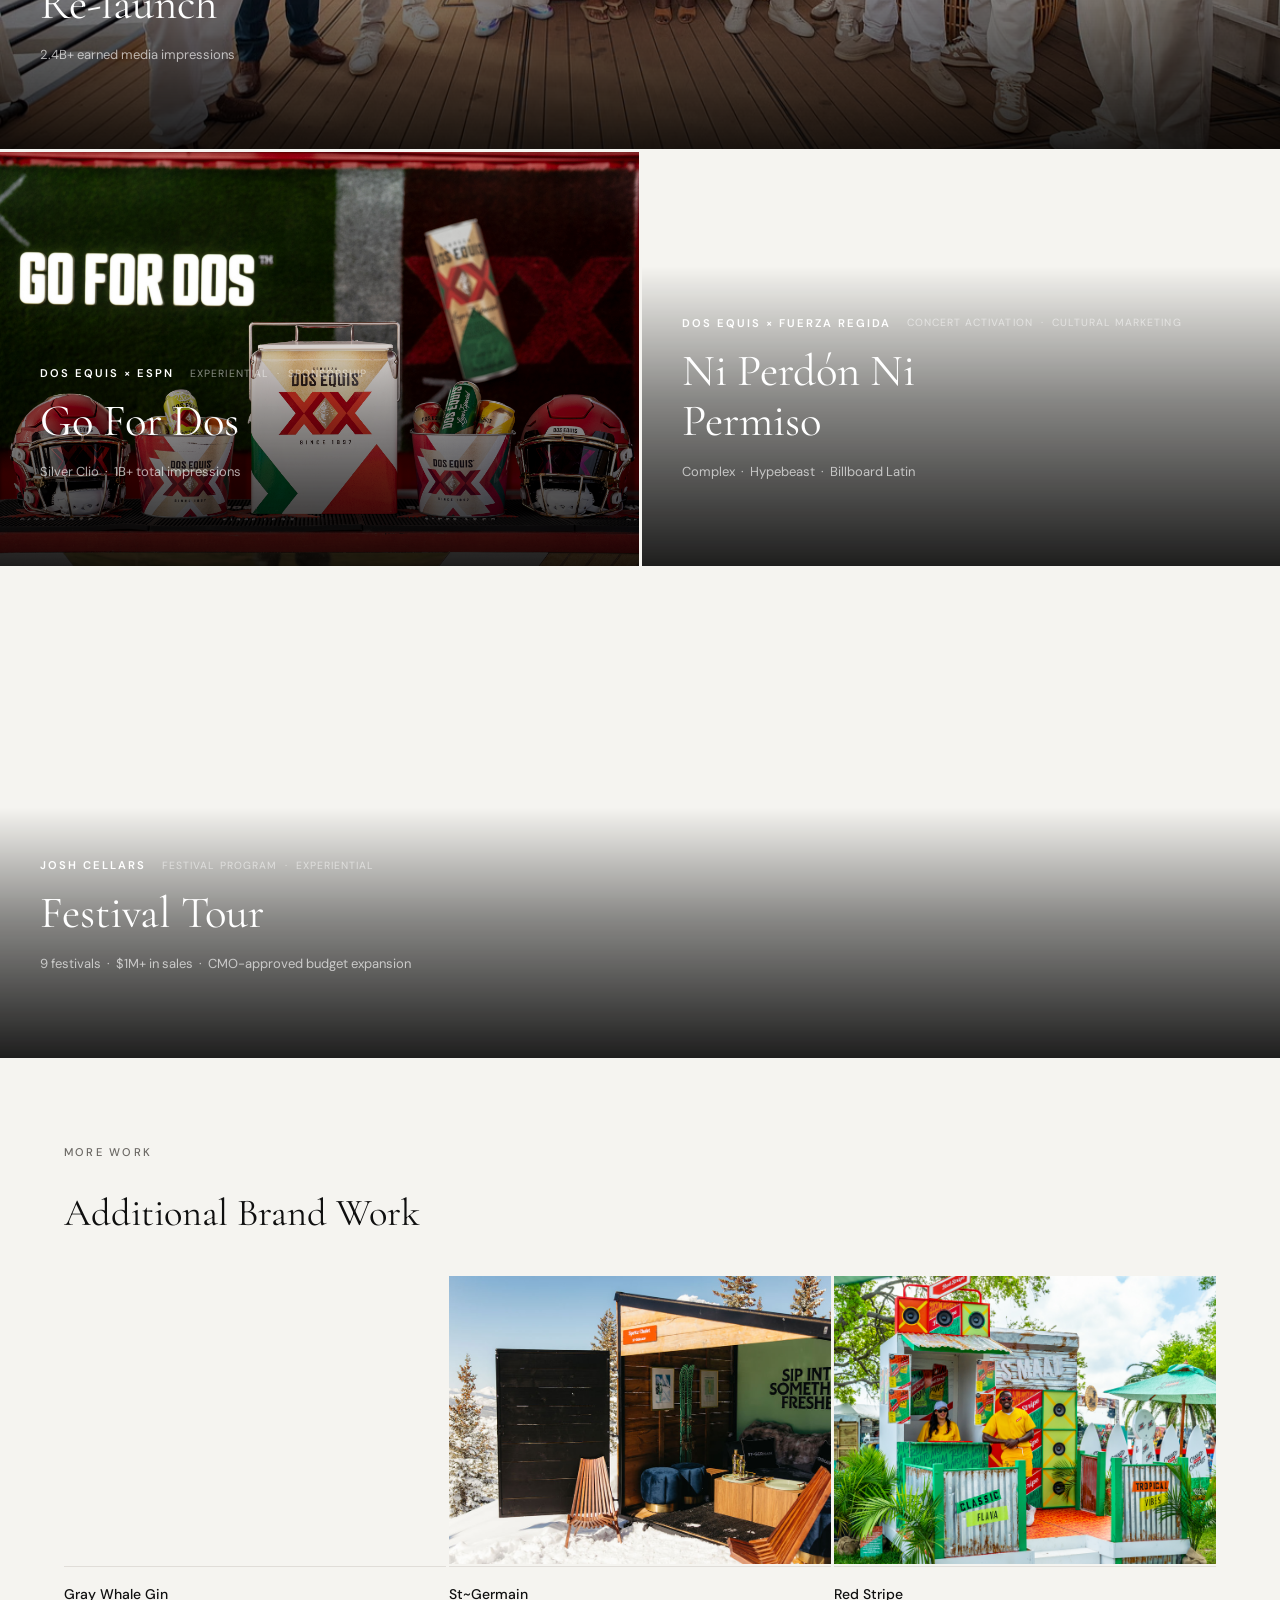
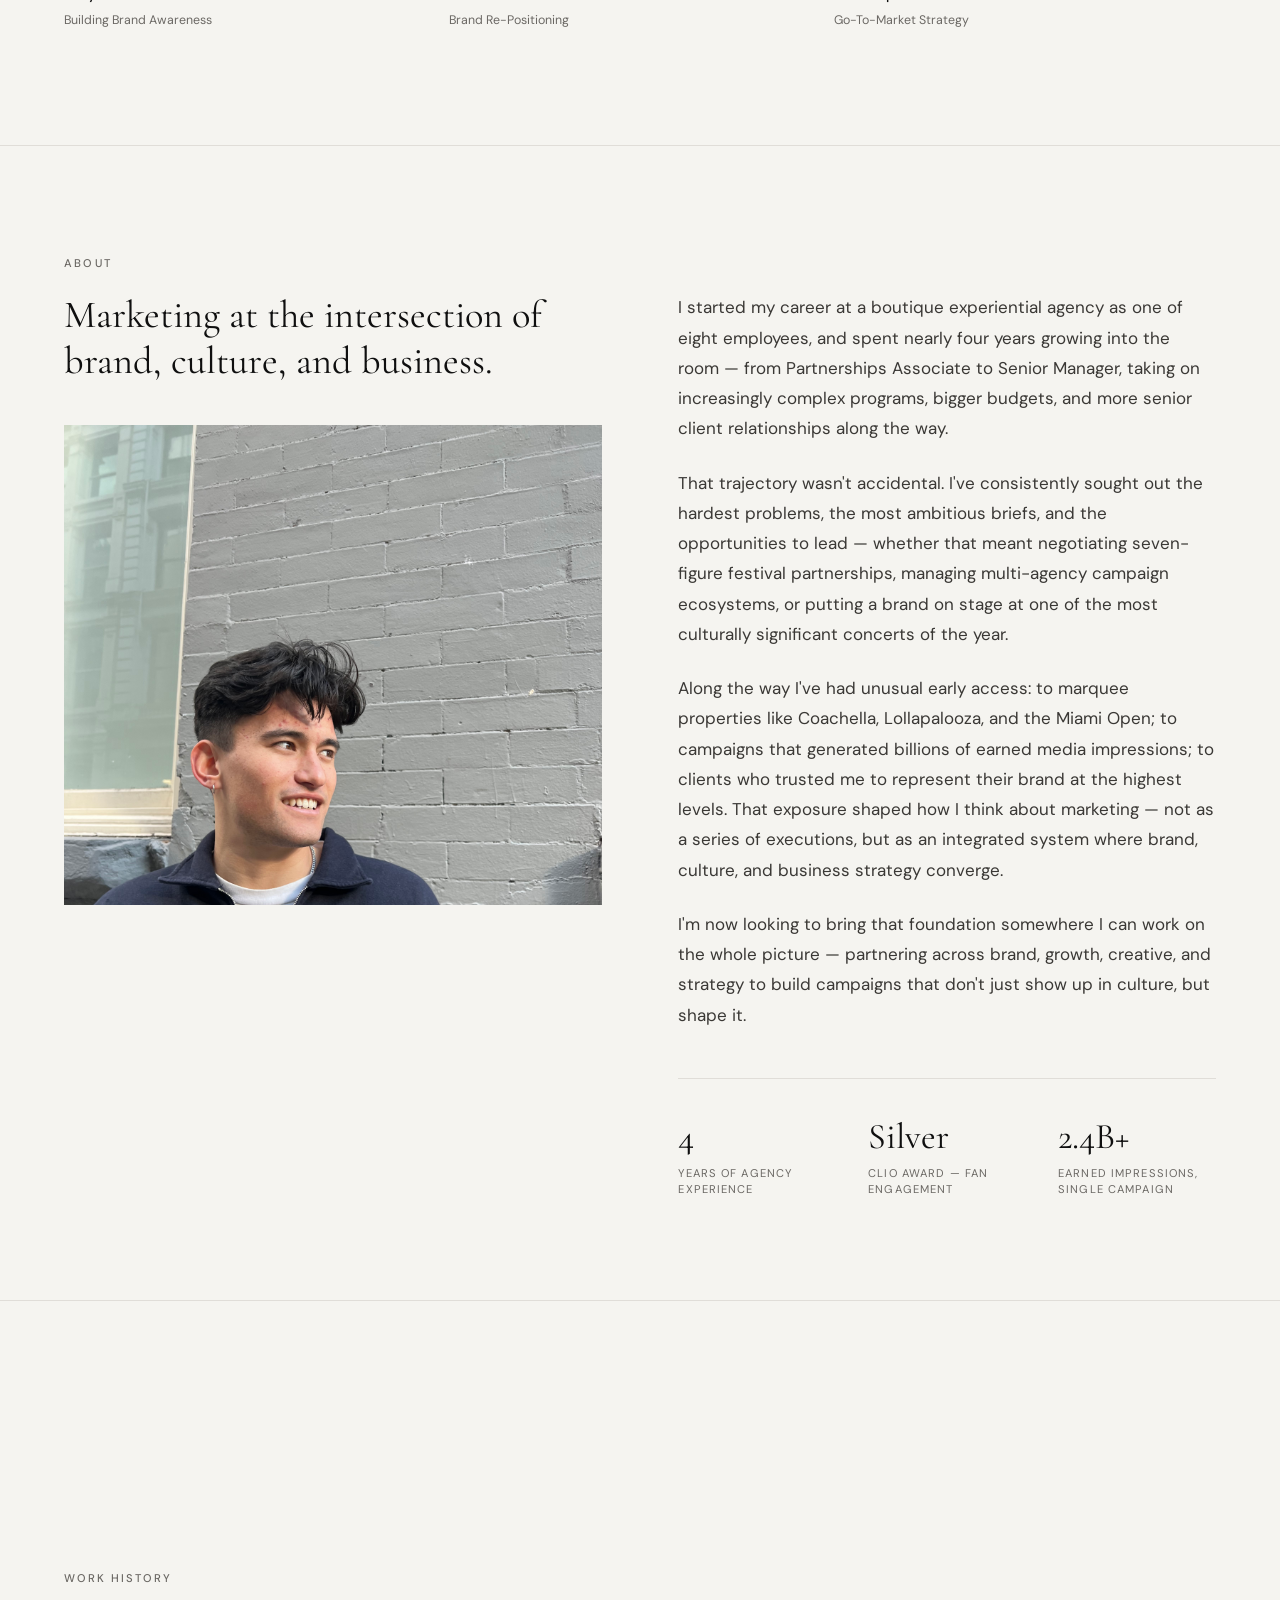
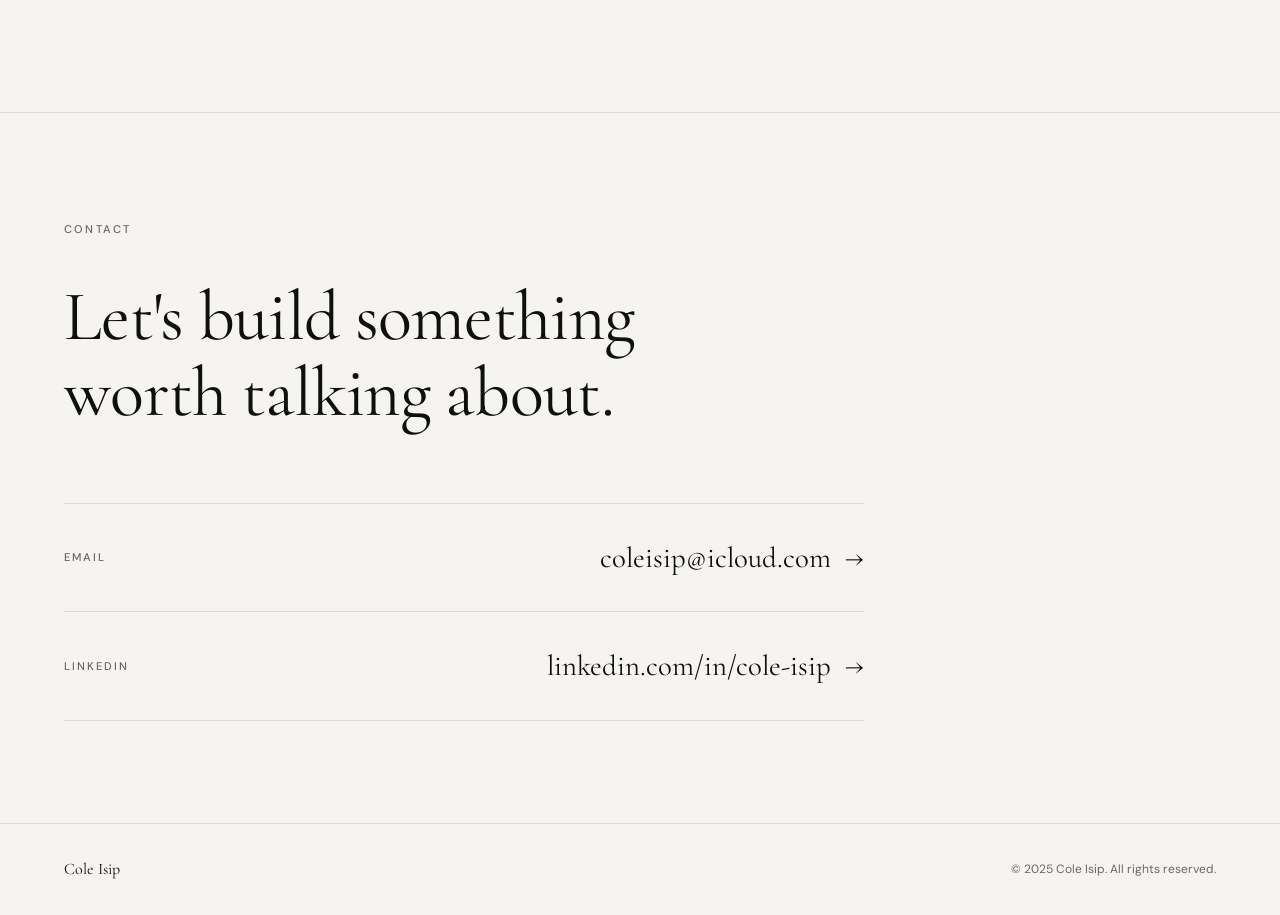
==== commit fe198126: "V2 Images Updated" ====
--- a/index.html
+++ b/index.html
@@ -69,7 +69,7 @@
 
     <!-- Case Study 1: Hero card -->
     <a href="work/most-interesting-man.html" class="cs-card cs-card--hero reveal" aria-label="Dos Equis Most Interesting Man Re-launch">
-      <div class="cs-card-image" style="background: linear-gradient(150deg, #0a0704 0%, #1e1005 35%, #291506 65%, #0a0704 100%);"></div>
+      <div class="cs-card-image" style="background: url('images/sailgate_cover_photo.jpg') center/cover no-repeat;"></div>
       <div class="cs-card-content">
         <div class="cs-card-meta">
           <span class="cs-card-brand">Dos Equis</span>
@@ -84,26 +84,26 @@
     <!-- Case Studies 2 & 3 -->
     <div class="cs-grid-two">
       <a href="work/go-for-dos.html" class="cs-card reveal" aria-label="Dos Equis Go For Dos — Silver Clio">
-        <div class="cs-card-image" style="background: linear-gradient(150deg, #040810 0%, #0b1625 40%, #0e1f38 70%, #040810 100%);"></div>
+        <div class="cs-card-image" style="background: url('images/gfd_cover_photo.jpg') center/cover no-repeat;"></div>
         <div class="cs-card-content">
           <div class="cs-card-meta">
             <span class="cs-card-brand">Dos Equis × ESPN</span>
             <span class="cs-card-tag">Experiential &nbsp;·&nbsp; Sponsorship</span>
           </div>
-          <h3 class="cs-card-title">"Go For Dos"</h3>
+          <h3 class="cs-card-title">Go For Dos</h3>
           <p class="cs-card-stat">Silver Clio &nbsp;·&nbsp; 1B+ total impressions</p>
           <span class="cs-card-cta">View Case Study</span>
         </div>
       </a>
 
       <a href="work/fuerza-regida-houston.html" class="cs-card reveal" aria-label="Dos Equis × Fuerza Regida — Houston">
-        <div class="cs-card-image" style="background: linear-gradient(150deg, #08030f 0%, #180830 45%, #220b42 70%, #08030f 100%);"></div>
+        <div class="cs-card-image" style="background: url('images/npnp_cover_photo.jpg') center/cover no-repeat;"></div>
         <div class="cs-card-content">
           <div class="cs-card-meta">
             <span class="cs-card-brand">Dos Equis × Fuerza Regida</span>
             <span class="cs-card-tag">Concert Activation &nbsp;·&nbsp; Cultural Marketing</span>
           </div>
-          <h3 class="cs-card-title">Houston Concert<br>Activation</h3>
+          <h3 class="cs-card-title">Ni Perdón Ni<br>Permiso</h3>
           <p class="cs-card-stat">Complex &nbsp;·&nbsp; Hypebeast &nbsp;·&nbsp; Billboard Latin</p>
           <span class="cs-card-cta">View Case Study</span>
         </div>
@@ -112,13 +112,13 @@
 
     <!-- Case Study 4 -->
     <a href="work/josh-cellars-festival.html" class="cs-card cs-card--wide reveal" aria-label="Josh Cellars Festival Program">
-      <div class="cs-card-image" style="background: linear-gradient(150deg, #0c0402 0%, #2a0d05 35%, #1f1004 65%, #0c0402 100%);"></div>
+      <div class="cs-card-image" style="background: url('images/jcw_cover_photo.jpg') center/cover no-repeat;"></div>
       <div class="cs-card-content">
         <div class="cs-card-meta">
           <span class="cs-card-brand">Josh Cellars</span>
           <span class="cs-card-tag">Festival Program &nbsp;·&nbsp; Experiential</span>
         </div>
-        <h3 class="cs-card-title">Festival Program</h3>
+        <h3 class="cs-card-title">Festival Tour</h3>
         <p class="cs-card-stat">9 festivals &nbsp;·&nbsp; $1M+ in sales &nbsp;·&nbsp; CMO-approved budget expansion</p>
         <span class="cs-card-cta">View Case Study</span>
       </div>
@@ -131,23 +131,160 @@
         <h3 class="gallery-title">Additional Brand Work</h3>
       </div>
       <div class="gallery-grid">
-        <div class="gallery-item gallery-item--lg reveal">
-          <div class="gallery-image" style="background: linear-gradient(150deg, #050e0a 0%, #0e2217 50%, #050e0a 100%);"></div>
+
+        <div class="gallery-item reveal" data-popup="gwg">
+          <div class="gallery-image" style="background: url('images/gwg_cover.jpg') center/cover no-repeat;"></div>
           <div class="gallery-label">
             <span class="gallery-brand">Gray Whale Gin</span>
-            <span class="gallery-desc">Brand partnerships &amp; activations</span>
-          </div>
-        </div>
-        <div class="gallery-item reveal">
-          <div class="gallery-image" style="background: linear-gradient(150deg, #0f0404 0%, #2e0c0c 50%, #0f0404 100%);"></div>
+            <span class="gallery-desc">Building Brand Awareness</span>
+          </div>
+        </div>
+
+        <div class="gallery-item reveal" data-popup="stg">
+          <div class="gallery-image" style="background: url('images/stg_cover.jpg') center/cover no-repeat;"></div>
+          <div class="gallery-label">
+            <span class="gallery-brand">St~Germain</span>
+            <span class="gallery-desc">Brand Re-Positioning</span>
+          </div>
+        </div>
+
+        <div class="gallery-item reveal" data-popup="rs">
+          <div class="gallery-image" style="background: url('images/rs_cover.jpg') center/cover no-repeat;"></div>
           <div class="gallery-label">
             <span class="gallery-brand">Red Stripe</span>
-            <span class="gallery-desc">Experiential &amp; cultural programming</span>
-          </div>
-        </div>
+            <span class="gallery-desc">Go-To-Market Strategy</span>
+          </div>
+        </div>
+
       </div>
     </div>
   </section>
+
+  <!-- Gallery hover popups — per-brand panels -->
+  <div class="gallery-popup" id="gallery-popup" aria-hidden="true">
+
+    <!-- ── GRAY WHALE GIN ─────────────────────────────── -->
+    <div class="gwp" id="popup-gwg">
+      <div class="gwp-head">
+        <span class="gwp-brand">Gray Whale Gin</span>
+        <span class="gwp-sub">Building Brand Awareness</span>
+      </div>
+      <div class="gwp-body">
+
+        <!-- Left: collage + stats -->
+        <div class="gwp-left">
+          <div class="gwp-collage">
+            <img src="images/gwg_supporting_1.jpg" alt="" class="gwp-img gwp-img--tall">
+            <div class="gwp-collage-stack">
+              <img src="images/gwg_supporting_2.jpg" alt="" class="gwp-img">
+              <img src="images/gwg_supporting_3.jpg" alt="" class="gwp-img">
+            </div>
+          </div>
+          <div class="gwp-stats">
+            <p><strong>Results:</strong><br>
+              <strong>3</strong> Years &nbsp;|&nbsp; <strong>13</strong> Festivals Activated &nbsp;|&nbsp; <strong>78.5k+</strong> Cocktails Sold</p>
+            <p><strong>Partners:</strong><br>
+              Outside Lands (<em>2022–2024</em>) &nbsp;|&nbsp; BeachLife Music Festival (<em>2022–2024</em>) &nbsp;|&nbsp; Beach Road Weekend (<em>2022–2023</em>) &nbsp;|&nbsp; Jazz Aspen Snowmass (<em>2023–2024</em>) &nbsp;|&nbsp; Ohana Festival (<em>2023–2024</em>) &nbsp;|&nbsp; Gov Ball (<em>2022</em>)</p>
+          </div>
+        </div>
+
+        <!-- Right: copy -->
+        <div class="gwp-right">
+          <p class="gwp-block"><strong>Key Question:</strong> <em>As a small-batch, California-born gin brand rooted in sustainability and coastal lifestyle, how does Gray Whale gain market share in a white spirit category dominated by vodka and tequila brands?</em></p>
+          <p class="gwp-block"><strong>Execution:</strong> We put the brand at the center of playful moments of togetherness by building a music festival tour from the ground up, prioritizing multi-year deals with partners that fit the brand ethos in order to develop year over year equity with consumers. We designed and produced a high-impact build, complemented by a creative cocktail strategy crafted to lower the barrier to trial.</p>
+          <div class="gwp-block">
+            <p><strong>Role:</strong></p>
+            <ul class="gwp-bullets">
+              <li>Led end-to-end campaign management across festival strategy, partnership development and fulfillment, and event execution</li>
+              <li>Promoted to Manager from Associate after the first year of the program</li>
+            </ul>
+          </div>
+        </div>
+
+      </div>
+    </div>
+
+    <!-- ── ST~GERMAIN ────────────────────────────────── -->
+    <div class="gwp" id="popup-stg" hidden>
+      <div class="gwp-head">
+        <span class="gwp-brand">St~Germain</span>
+        <span class="gwp-sub">Brand Re-Positioning</span>
+      </div>
+      <div class="gwp-body">
+
+        <!-- Left: collage + stats -->
+        <div class="gwp-left">
+          <div class="gwp-collage">
+            <img src="images/stg_supporting_1.jpg" alt="" class="gwp-img gwp-img--tall">
+            <div class="gwp-collage-stack">
+              <img src="images/stg_supporting_2.jpg" alt="" class="gwp-img">
+              <img src="images/stg_supporting_3.jpg" alt="" class="gwp-img">
+            </div>
+          </div>
+          <div class="gwp-stats">
+            <p><strong>Results:</strong><br>
+              <strong>13.1k+</strong> St~Germain Spritz Served</p>
+            <p><strong>Partners:</strong><br>
+              Eleven212 &nbsp;|&nbsp; Palm Tree Festival Aspen &nbsp;|&nbsp; South Beach Wine &amp; Food Festival</p>
+          </div>
+        </div>
+
+        <!-- Right: copy -->
+        <div class="gwp-right">
+          <p class="gwp-block"><strong>Key Question:</strong> <em>How does St~Germain make the Hugo Spritz own-able to the brand and compete with Aperol to become the year-round spritz for happy hour moments?</em></p>
+          <p class="gwp-block"><strong>Execution:</strong> As the brand's first official venture into experiential marketing, we built a winter experiential program centered around the <em>St~Germain Spritz</em>, targeting the Après occasion and tentpole winter events where the expressionist consumer is most present in order to drive fame. We created a season-long partnership with Aspen's newest mountain-top account for ongoing exposure, partnered with an influencer-heavy music festival to reposition the cocktail for the high-energy music festival landscape, and sponsored one of Miami's marquee lifestyle events to reinforce the cocktail as a warm weather staple.</p>
+          <div class="gwp-block">
+            <p><strong>Role:</strong></p>
+            <ul class="gwp-bullets">
+              <li>Lead development of the experiential assets, partnership strategy, and activation execution</li>
+            </ul>
+          </div>
+        </div>
+
+      </div>
+    </div>
+
+    <!-- ── RED STRIPE ────────────────────────────────── -->
+    <div class="gwp" id="popup-rs" hidden>
+      <div class="gwp-head">
+        <span class="gwp-brand">Red Stripe</span>
+        <span class="gwp-sub">Go-To-Market Strategy</span>
+      </div>
+      <div class="gwp-body">
+
+        <!-- Left: collage + stats -->
+        <div class="gwp-left">
+          <div class="gwp-collage">
+            <img src="images/rs_influencer.jpeg" alt="" class="gwp-img gwp-img--tall">
+            <div class="gwp-collage-stack">
+              <img src="images/rs_supporting_product.png" alt="" class="gwp-img">
+              <img src="images/rs_vehicle.jpeg" alt="" class="gwp-img">
+            </div>
+          </div>
+          <div class="gwp-stats">
+            <p><strong>Results:</strong><br>
+              <strong>2</strong> Summers &nbsp;|&nbsp; <strong>665+</strong> cases distributed through events &nbsp;|&nbsp; <strong>72+</strong> accounts visited through sampling tours</p>
+            <p><strong>Partners:</strong><br>
+              Miami Carnival &nbsp;|&nbsp; Reggae Rise Up &nbsp;|&nbsp; The Do-Over &nbsp;|&nbsp; Beach Road Trip Weekend</p>
+          </div>
+        </div>
+
+        <!-- Right: copy -->
+        <div class="gwp-right">
+          <p class="gwp-block"><strong>Key Question:</strong> <em>How does Red Stripe introduce their iconic brand to a new generation of consumers and reconnect with their Jamaican roots through a rum RTD?</em></p>
+          <p class="gwp-block"><strong>Execution:</strong> We built a grassroots activation strategy to prove the brand can show up authentically in high-energy, culture-forward spaces. The activation concept brought the vibrant energy, while the partnership strategy featured a mix of tentpole Caribbean cultural festivals and an event series with The Do-Over party collective to drive credibility with tastemakers from a multicultural audience. We simultaneously collaborated with local sales' teams to execute summer sampling tours using branded vehicles to directly connect consumer trial to priority accounts.</p>
+          <div class="gwp-block">
+            <p><strong>Role:</strong></p>
+            <ul class="gwp-bullets">
+              <li>Led partnership strategy, activation concept development, activation execution, and local market coordination across launch markets</li>
+            </ul>
+          </div>
+        </div>
+
+      </div>
+    </div>
+
+  </div>
 
   <!-- ABOUT -->
   <section id="about" class="section about-section">
@@ -157,8 +294,8 @@
     <div class="about-layout">
       <div class="about-left">
         <h2 class="about-headline reveal">Marketing at the intersection of brand, culture, and business.</h2>
-        <div class="about-image-block reveal" aria-hidden="true">
-          <div class="about-image-inner"></div>
+        <div class="about-image-block reveal">
+          <img src="images/headshot.jpeg" alt="Cole Isip" class="about-headshot">
         </div>
       </div>
       <div class="about-right">
@@ -307,13 +444,13 @@
     <span class="section-label reveal">Contact</span>
     <h2 class="contact-headline reveal">Let's build something worth talking about.</h2>
     <div class="contact-links reveal">
-      <a href="mailto:cole.isip@email.com" class="contact-link">
+      <a href="mailto:coleisip@icloud.com" class="contact-link">
         <span class="contact-link-label">Email</span>
-        <span class="contact-link-value">cole.isip@email.com &nbsp;→</span>
+        <span class="contact-link-value">coleisip@icloud.com &nbsp;→</span>
       </a>
-      <a href="https://linkedin.com/in/coleisip" class="contact-link" target="_blank" rel="noopener noreferrer">
+      <a href="https://www.linkedin.com/in/cole-isip-598173161/" class="contact-link" target="_blank" rel="noopener noreferrer">
         <span class="contact-link-label">LinkedIn</span>
-        <span class="contact-link-value">linkedin.com/in/coleisip &nbsp;→</span>
+        <span class="contact-link-value">linkedin.com/in/cole-isip &nbsp;→</span>
       </a>
     </div>
   </section>
--- a/css/styles.css
+++ b/css/styles.css
@@ -477,18 +477,229 @@
 
 .gallery-grid {
   display: grid;
-  grid-template-columns: 3fr 2fr;
+  grid-template-columns: 1fr 1fr 1fr;
   gap: 3px;
 }
 
 .gallery-image {
   width: 100%;
   height: clamp(220px, 32vh, 380px);
-  transition: opacity 0.3s ease;
+  transition: transform 0.5s cubic-bezier(0.25, 0.46, 0.45, 0.94);
+  overflow: hidden;
+}
+
+.gallery-item {
+  position: relative;
+  cursor: pointer;
+  overflow: hidden;
 }
 
 .gallery-item:hover .gallery-image {
-  opacity: 0.85;
+  transform: scale(1.03);
+}
+
+/* =========================================
+   GALLERY HOVER POPUP
+   ========================================= */
+
+.gallery-popup {
+  position: fixed;
+  inset: 0;
+  z-index: 200;
+  display: flex;
+  align-items: center;
+  justify-content: center;
+  pointer-events: none;
+  opacity: 0;
+  transition: opacity 0.28s ease;
+}
+
+.gallery-popup.is-visible {
+  opacity: 1;
+}
+
+/* Shared panel shell */
+.gwp {
+  background: var(--white);
+  border: 1px solid var(--border-dark);
+  padding: 2rem 2.25rem 2.25rem;
+  width: min(880px, 92vw);
+  max-height: 88vh;
+  overflow-y: auto;
+  box-shadow: 0 16px 56px rgba(0,0,0,0.14), 0 2px 8px rgba(0,0,0,0.06);
+}
+
+.gwp-head {
+  margin-bottom: 1.5rem;
+  padding-bottom: 1.125rem;
+  border-bottom: 1px solid var(--border);
+}
+
+.gwp-brand {
+  display: block;
+  font-family: var(--font-display);
+  font-size: 1.75rem;
+  font-weight: 400;
+  line-height: 1.1;
+  margin-bottom: 0.375rem;
+}
+
+.gwp-sub {
+  display: block;
+  font-size: 0.7rem;
+  font-weight: 500;
+  letter-spacing: 0.18em;
+  text-transform: uppercase;
+  color: var(--text-muted);
+}
+
+/* Full-bleed body: left (images + stats) | right (copy) */
+.gwp-body {
+  display: grid;
+  grid-template-columns: 1fr 1fr;
+  gap: 2.5rem;
+  align-items: stretch;
+}
+
+/* Left column — flex so stats push to center of remaining space */
+.gwp-left {
+  display: flex;
+  flex-direction: column;
+}
+
+.gwp-collage {
+  display: grid;
+  grid-template-columns: 1fr 1fr;
+  gap: 3px;
+  height: 250px;
+  flex-shrink: 0;
+}
+
+.gwp-collage--stacked {
+  grid-template-columns: 1fr;
+  grid-template-rows: 1fr 1fr;
+}
+
+.gwp-collage--stacked .gwp-img {
+  height: 100%;
+}
+
+.gwp-collage--single {
+  display: block;
+}
+
+.gwp-collage--single .gwp-img {
+  height: 100%;
+}
+
+.gwp-collage--2x2 {
+  grid-template-columns: 1fr 1fr;
+  grid-template-rows: 1fr 1fr;
+}
+
+.gwp-collage--2x2 .gwp-img {
+  height: 125px;
+  object-fit: cover;
+}
+
+.gwp-collage-stack {
+  display: flex;
+  flex-direction: column;
+  gap: 3px;
+}
+
+.gwp-img {
+  display: block;
+  width: 100%;
+  flex: 1;
+  object-fit: cover;
+  object-position: center;
+}
+
+.gwp-img--tall {
+  height: 100%;
+}
+
+.gwp-img--placeholder {
+  background: var(--border);
+  flex: 1;
+}
+
+/* Stats sit below collage, centered in whatever space remains */
+.gwp-stats {
+  flex: 1;
+  display: flex;
+  flex-direction: column;
+  justify-content: center;
+  align-items: center;
+  text-align: center;
+  gap: 0.75rem;
+  padding-top: 1.5rem;
+}
+
+.gwp-stats p {
+  font-size: 0.8125rem;
+  line-height: 1.7;
+  color: var(--text-mid);
+}
+
+/* Right column */
+.gwp-right {
+  display: flex;
+  flex-direction: column;
+  gap: 1.25rem;
+}
+
+.gwp-block {
+  font-size: 0.875rem;
+  line-height: 1.72;
+  color: var(--text-mid);
+}
+
+.gwp-bullets {
+  list-style: none;
+  margin-top: 0.5rem;
+  display: flex;
+  flex-direction: column;
+  gap: 0.5rem;
+}
+
+.gwp-bullets li {
+  font-size: 0.875rem;
+  line-height: 1.65;
+  color: var(--text-mid);
+  padding-left: 1.125rem;
+  position: relative;
+}
+
+.gwp-bullets li::before {
+  content: '—';
+  position: absolute;
+  left: 0;
+  color: var(--text-muted);
+  font-size: 0.8rem;
+}
+
+/* Placeholder panels (STG, RS) */
+.gwp--placeholder .gwp-placeholder-collage {
+  display: grid;
+  grid-template-columns: 1fr 1fr;
+  gap: 3px;
+  height: 200px;
+  margin-bottom: 1.25rem;
+}
+
+.gwp--placeholder .gwp-collage-stack {
+  display: flex;
+  flex-direction: column;
+  gap: 3px;
+}
+
+.gwp-placeholder-copy {
+  font-size: 0.875rem;
+  color: var(--text-muted);
+  text-align: center;
+  padding: 0.75rem 0;
 }
 
 .gallery-label {
@@ -545,6 +756,14 @@
   height: 100%;
   background: linear-gradient(150deg, #1a1a1a, #2e2e2e);
   opacity: 0.1;
+}
+
+.about-headshot {
+  width: 100%;
+  height: 100%;
+  object-fit: cover;
+  object-position: top center;
+  display: block;
 }
 
 .about-body {
@@ -864,6 +1083,7 @@
 @media (max-width: 640px) {
   .cs-grid-two           { grid-template-columns: 1fr; }
   .gallery-grid          { grid-template-columns: 1fr; }
+  .gallery-popup         { display: none; } /* touch devices: suppress hover popup */
   .about-credentials     { grid-template-columns: 1fr 1fr; }
 
   .footer-inner {
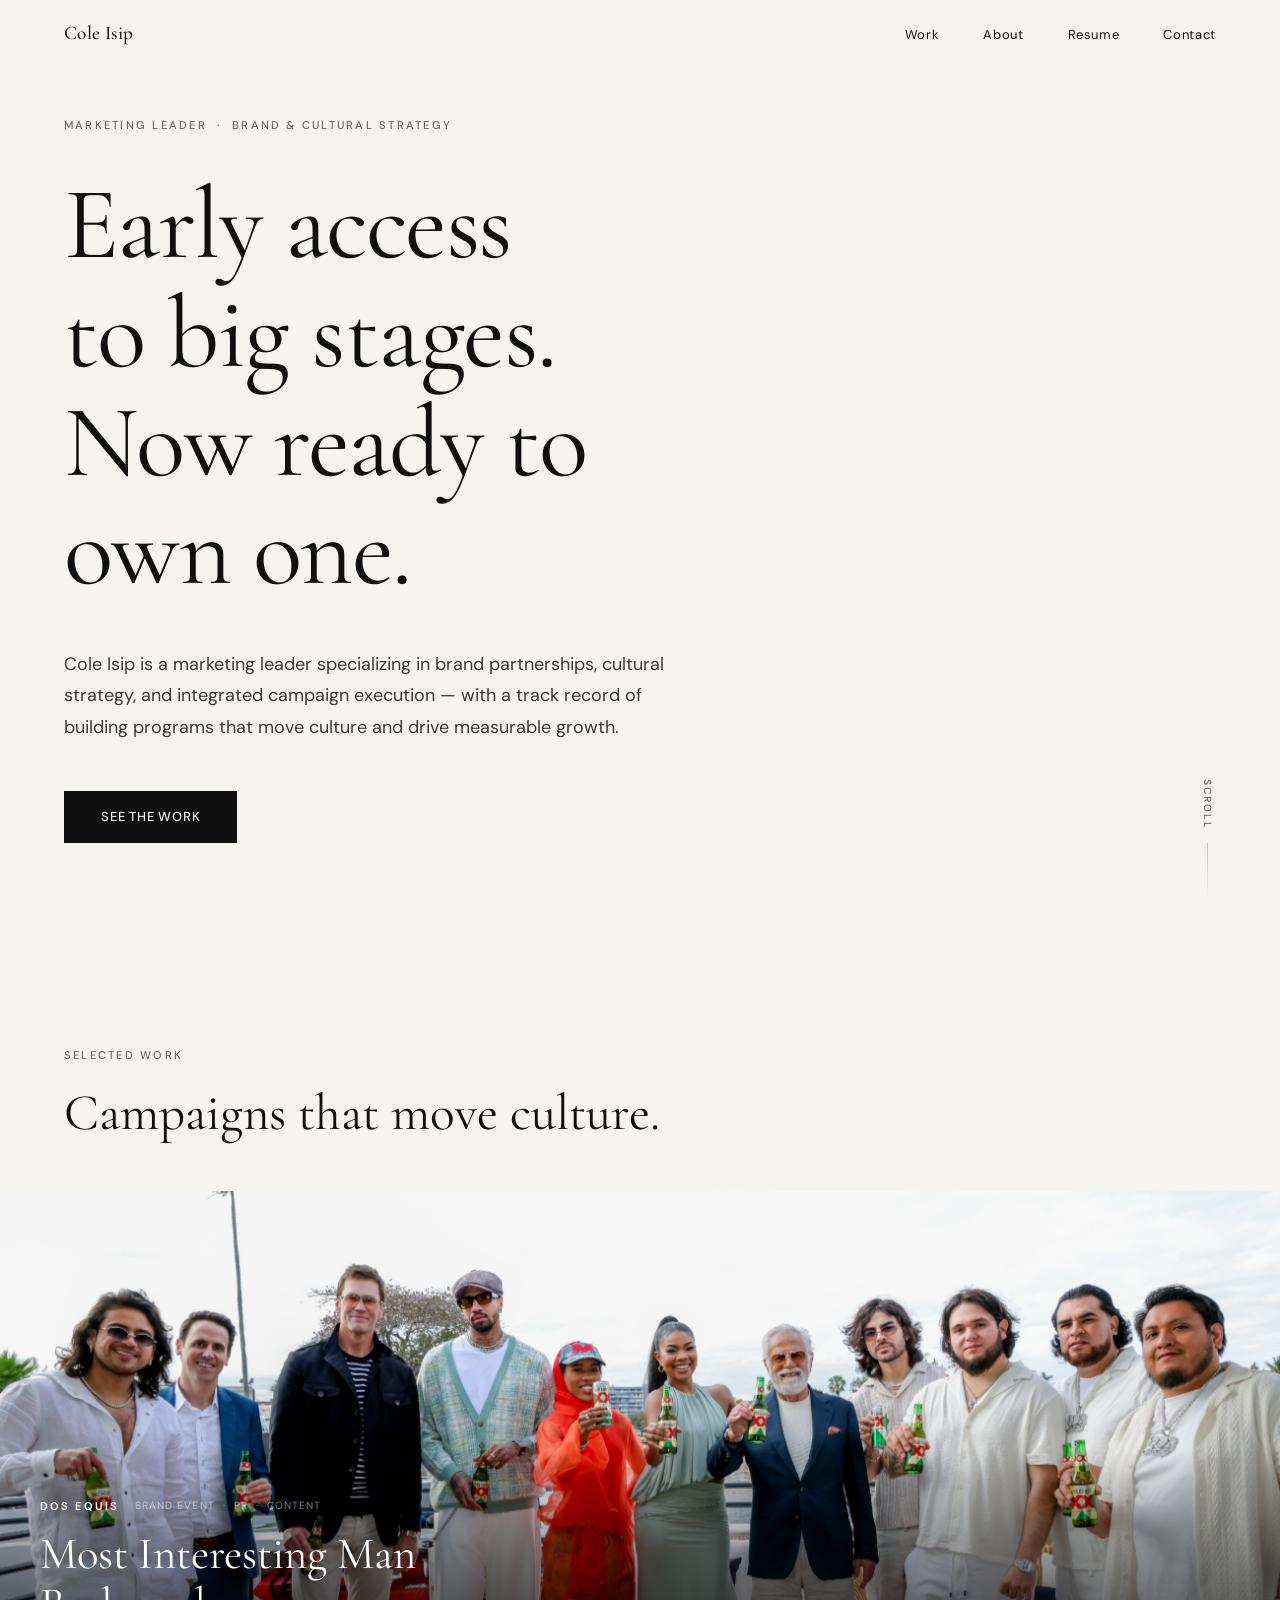
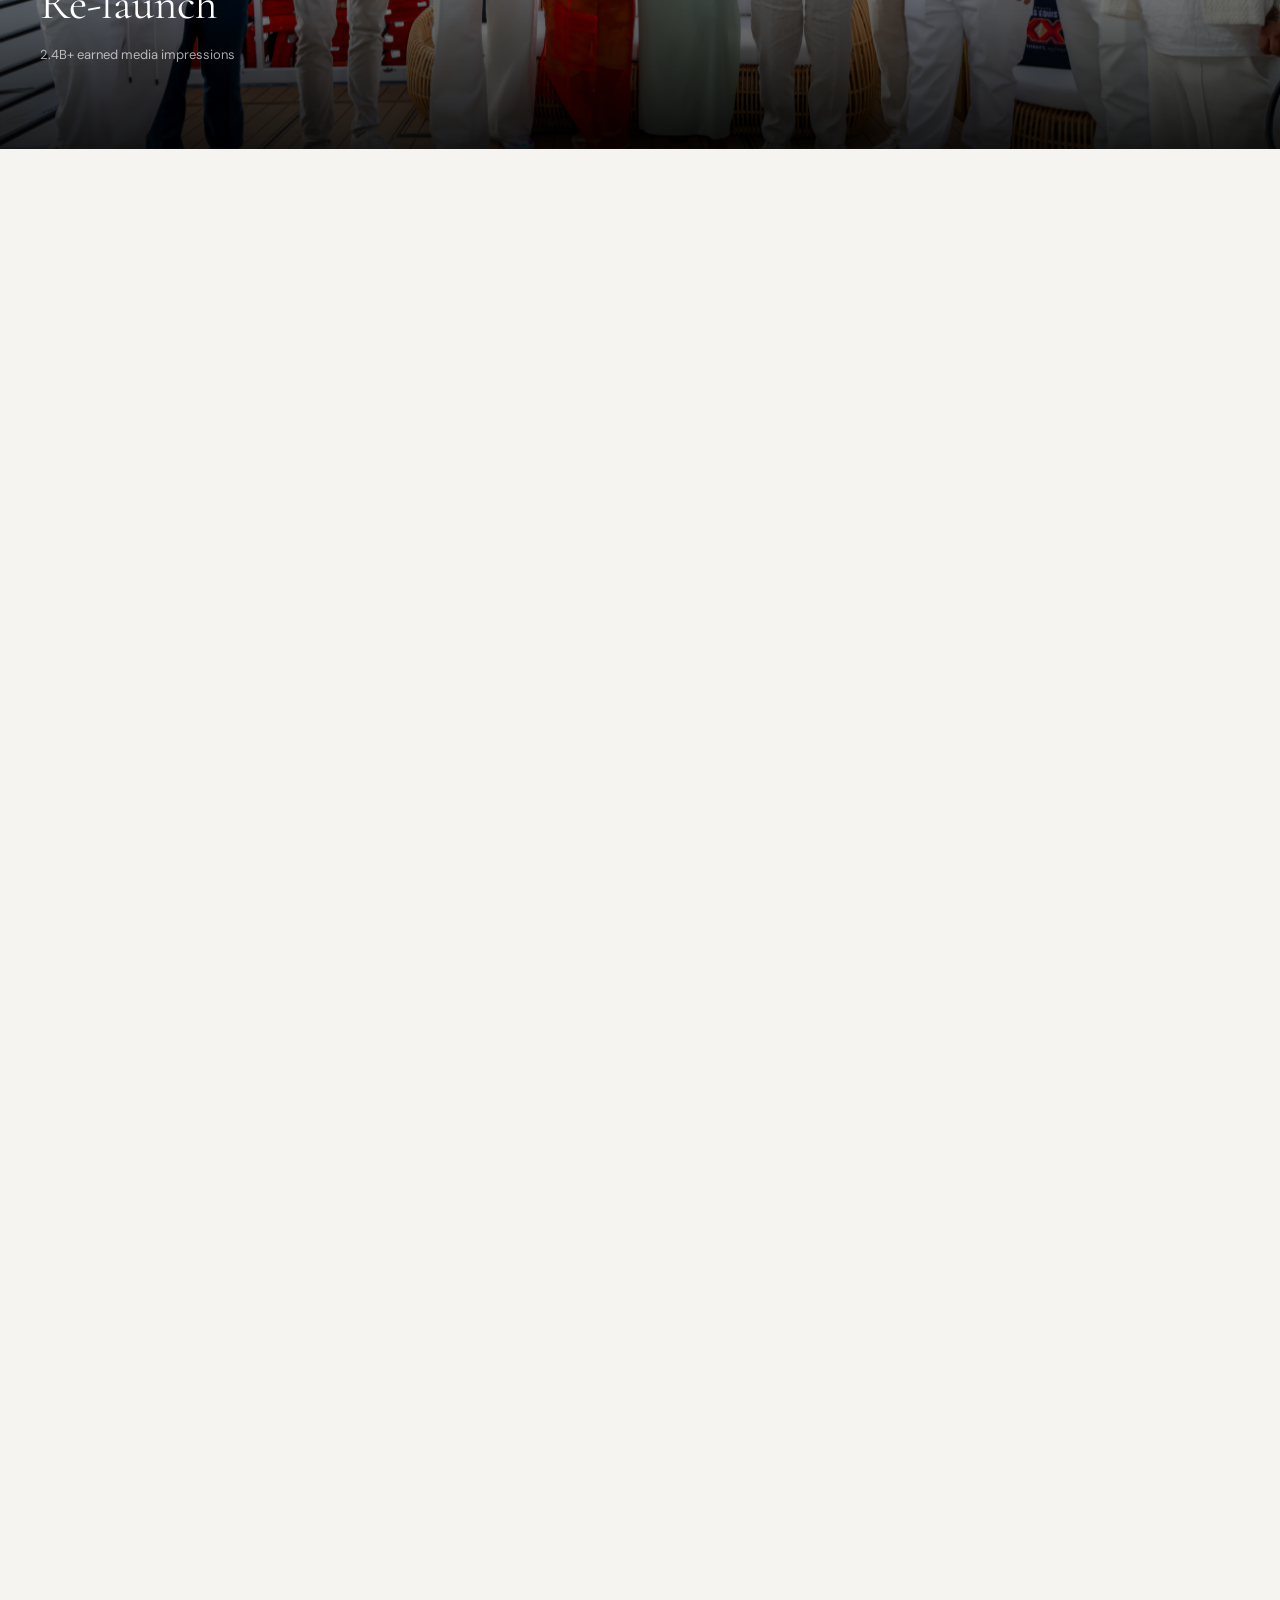
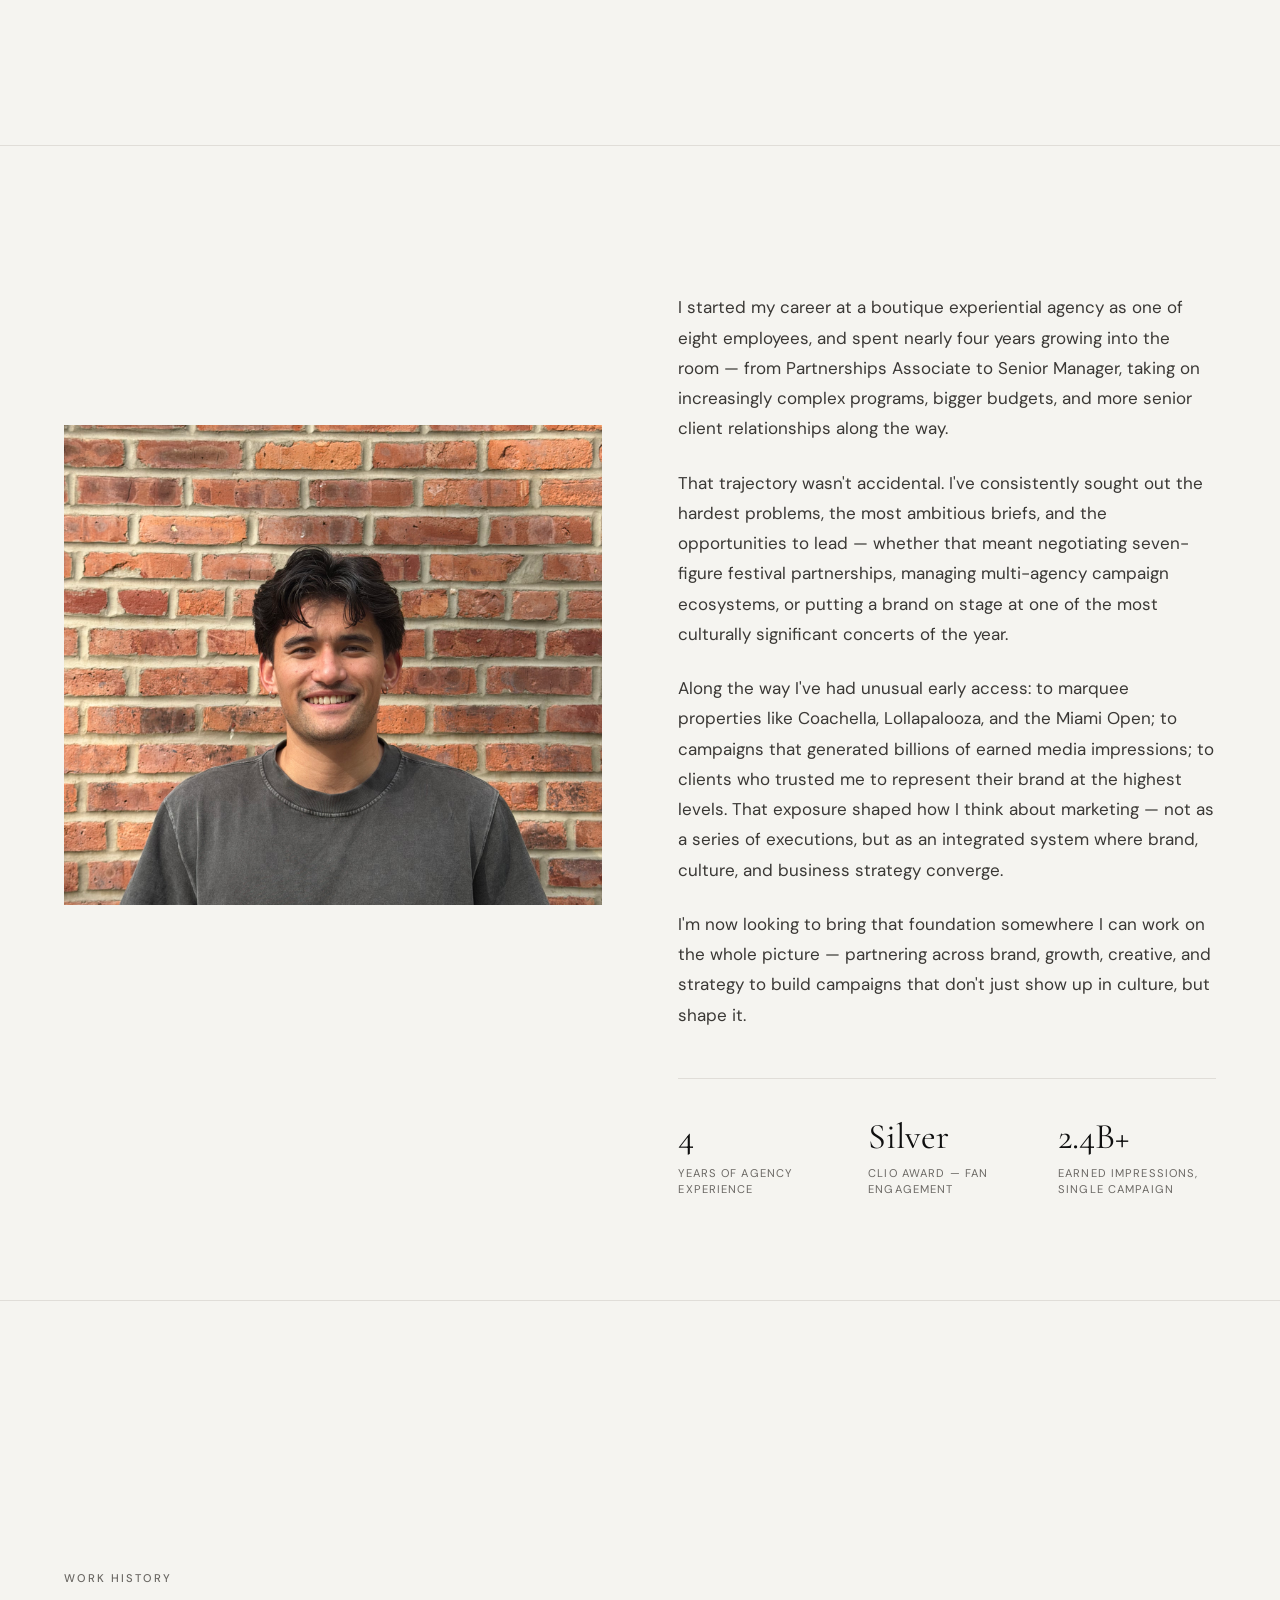
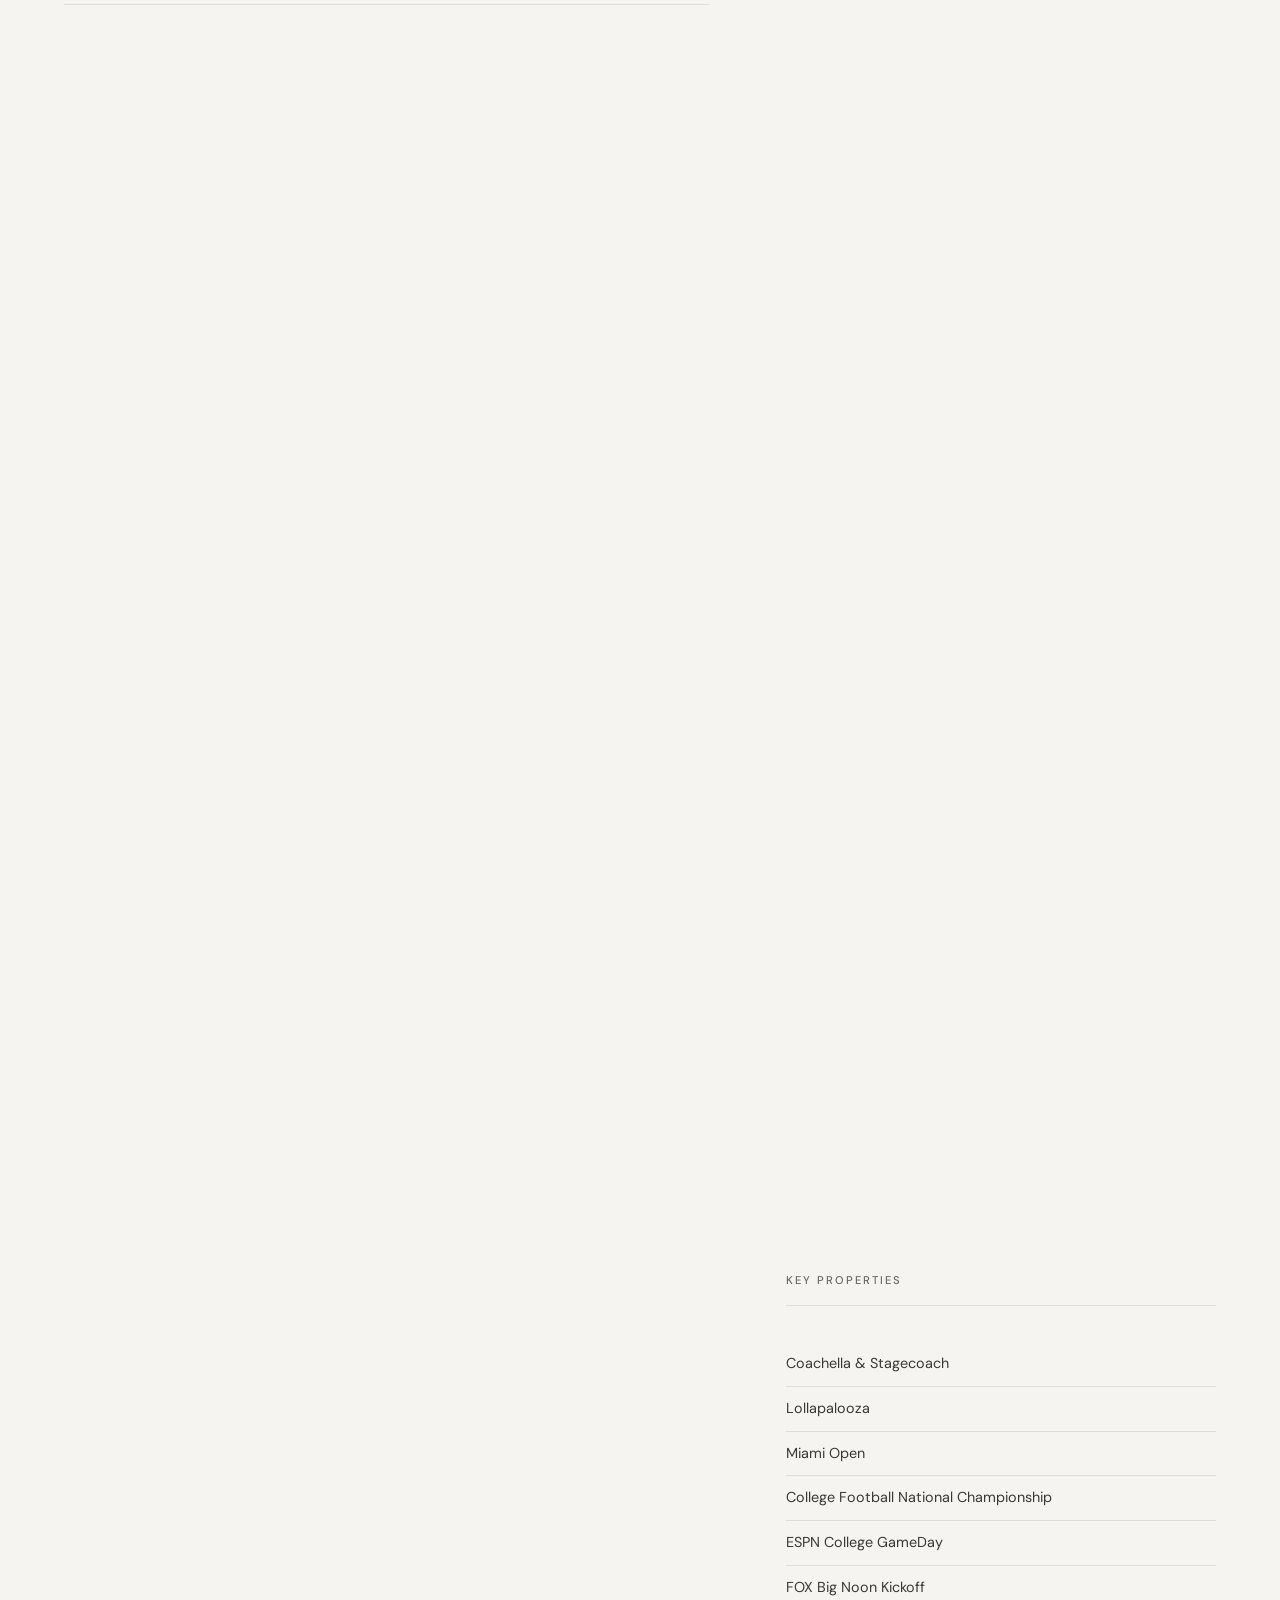
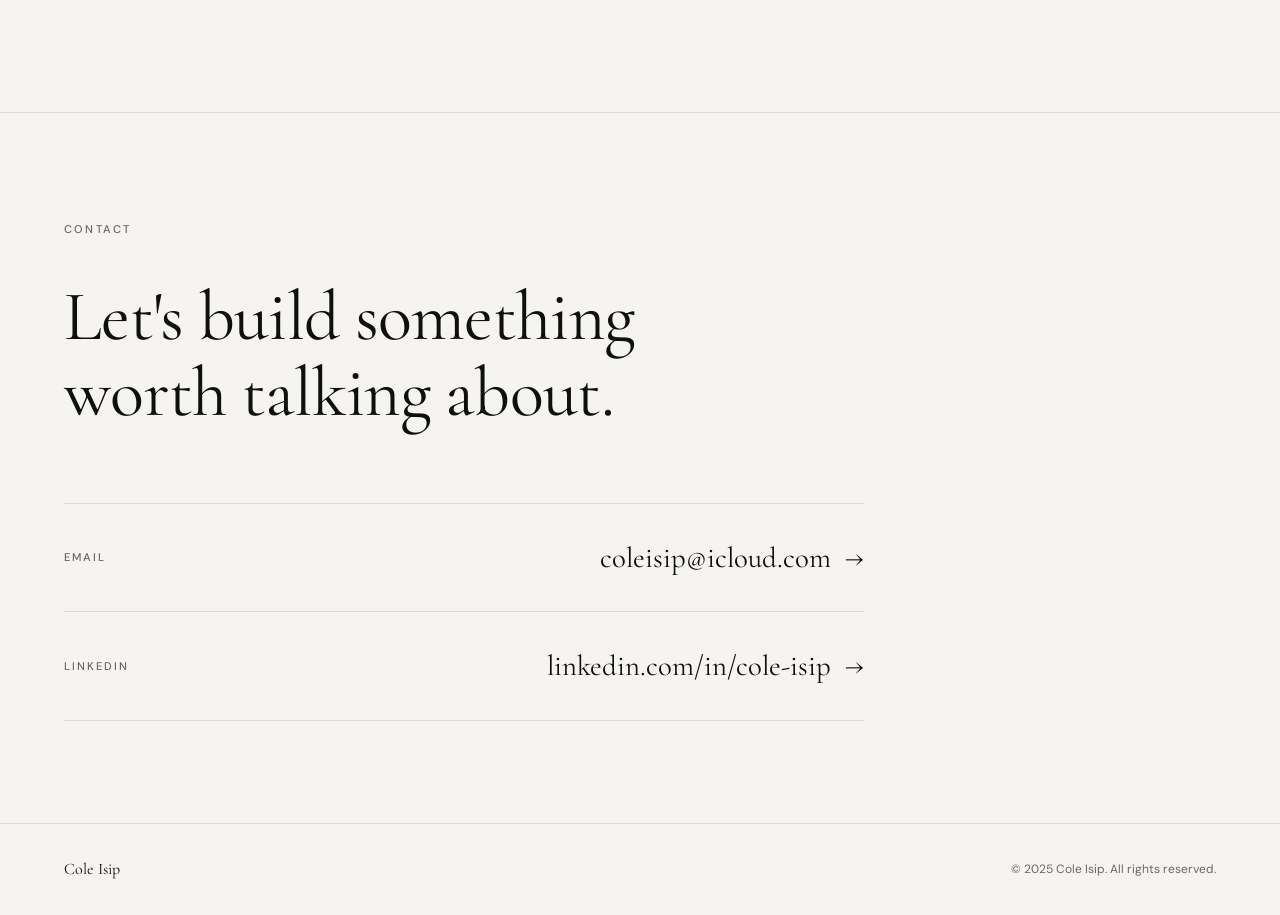
==== commit 51347b1f: "V2.2 GFD Update GFD case study updated" ====
--- a/index.html
+++ b/index.html
@@ -69,7 +69,7 @@
 
     <!-- Case Study 1: Hero card -->
     <a href="work/most-interesting-man.html" class="cs-card cs-card--hero reveal" aria-label="Dos Equis Most Interesting Man Re-launch">
-      <div class="cs-card-image" style="background: url('images/sailgate_cover_photo.jpg') center/cover no-repeat;"></div>
+      <div class="cs-card-image" style="background: url('images/mim_sailgate_cover.jpg') center/cover no-repeat;"></div>
       <div class="cs-card-content">
         <div class="cs-card-meta">
           <span class="cs-card-brand">Dos Equis</span>
--- a/css/styles.css
+++ b/css/styles.css
@@ -762,7 +762,7 @@
   width: 100%;
   height: 100%;
   object-fit: cover;
-  object-position: top center;
+  object-position: center center;
   display: block;
 }
 
